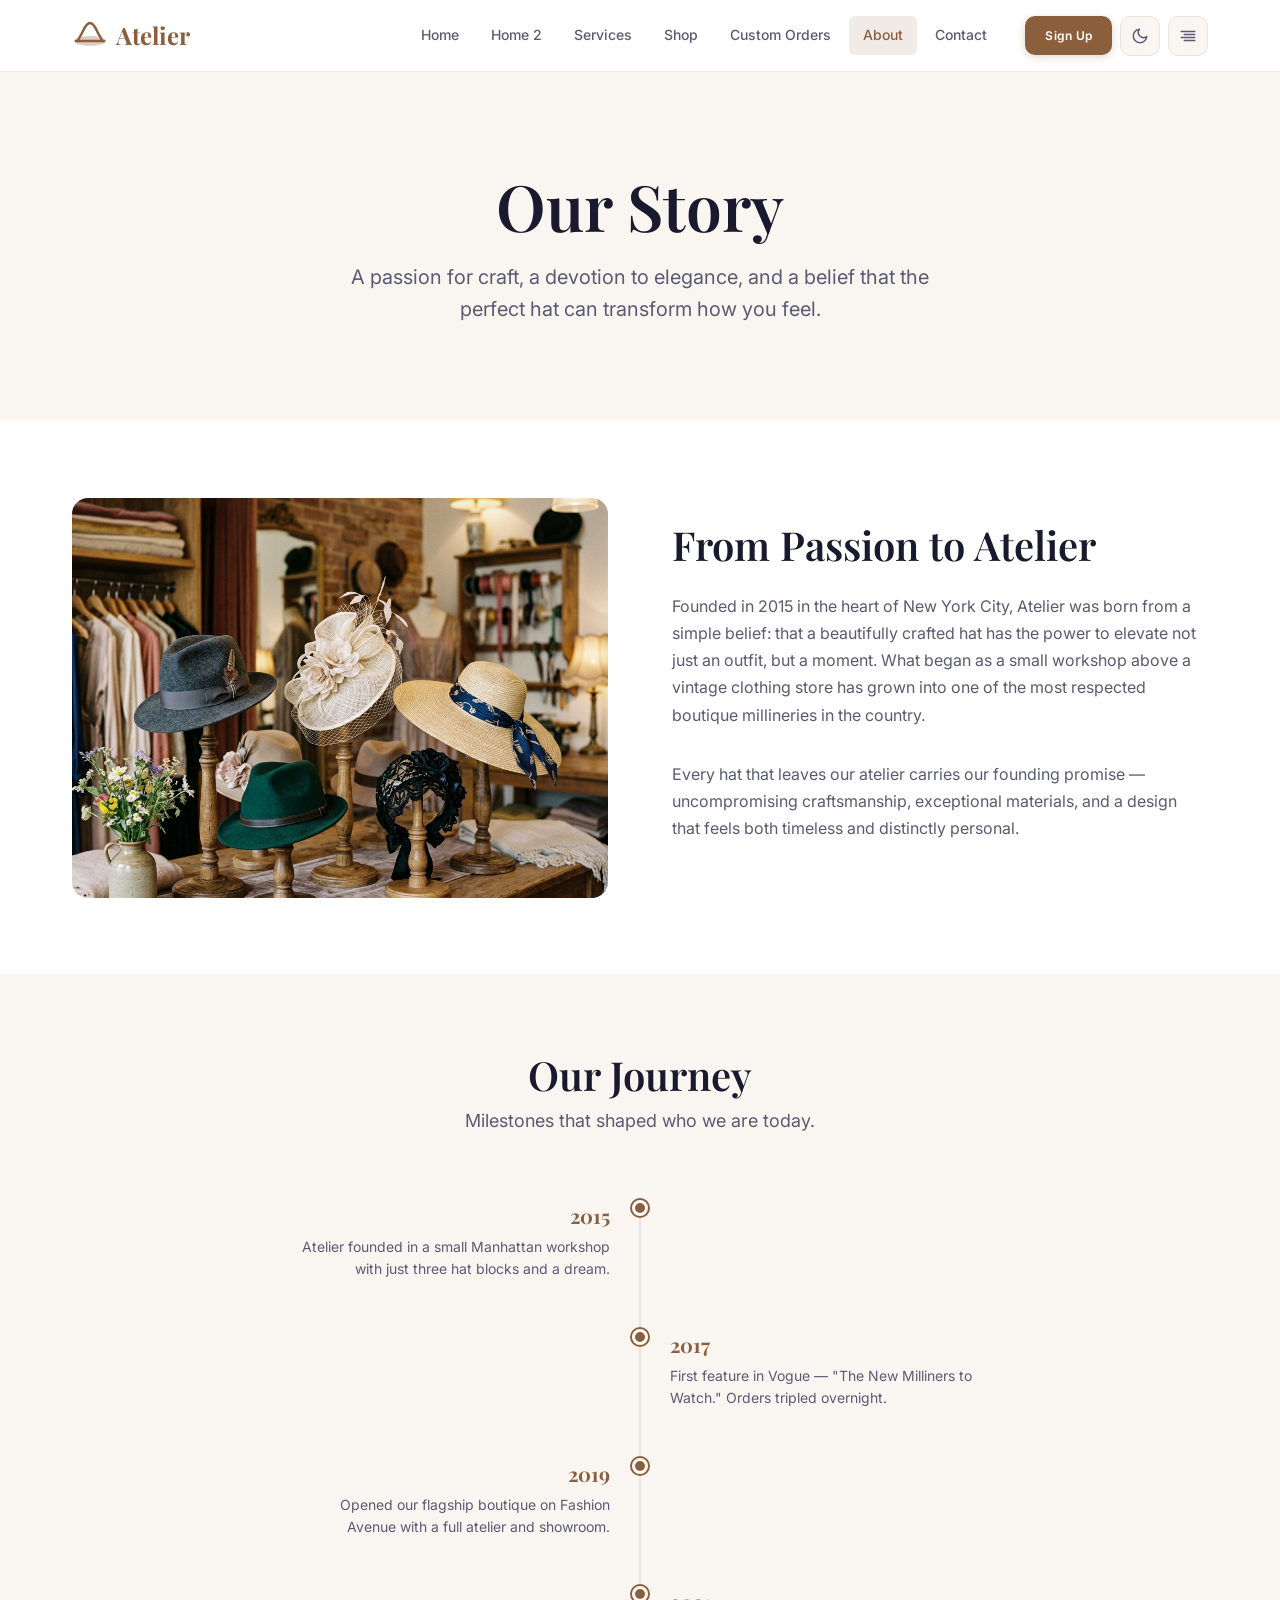
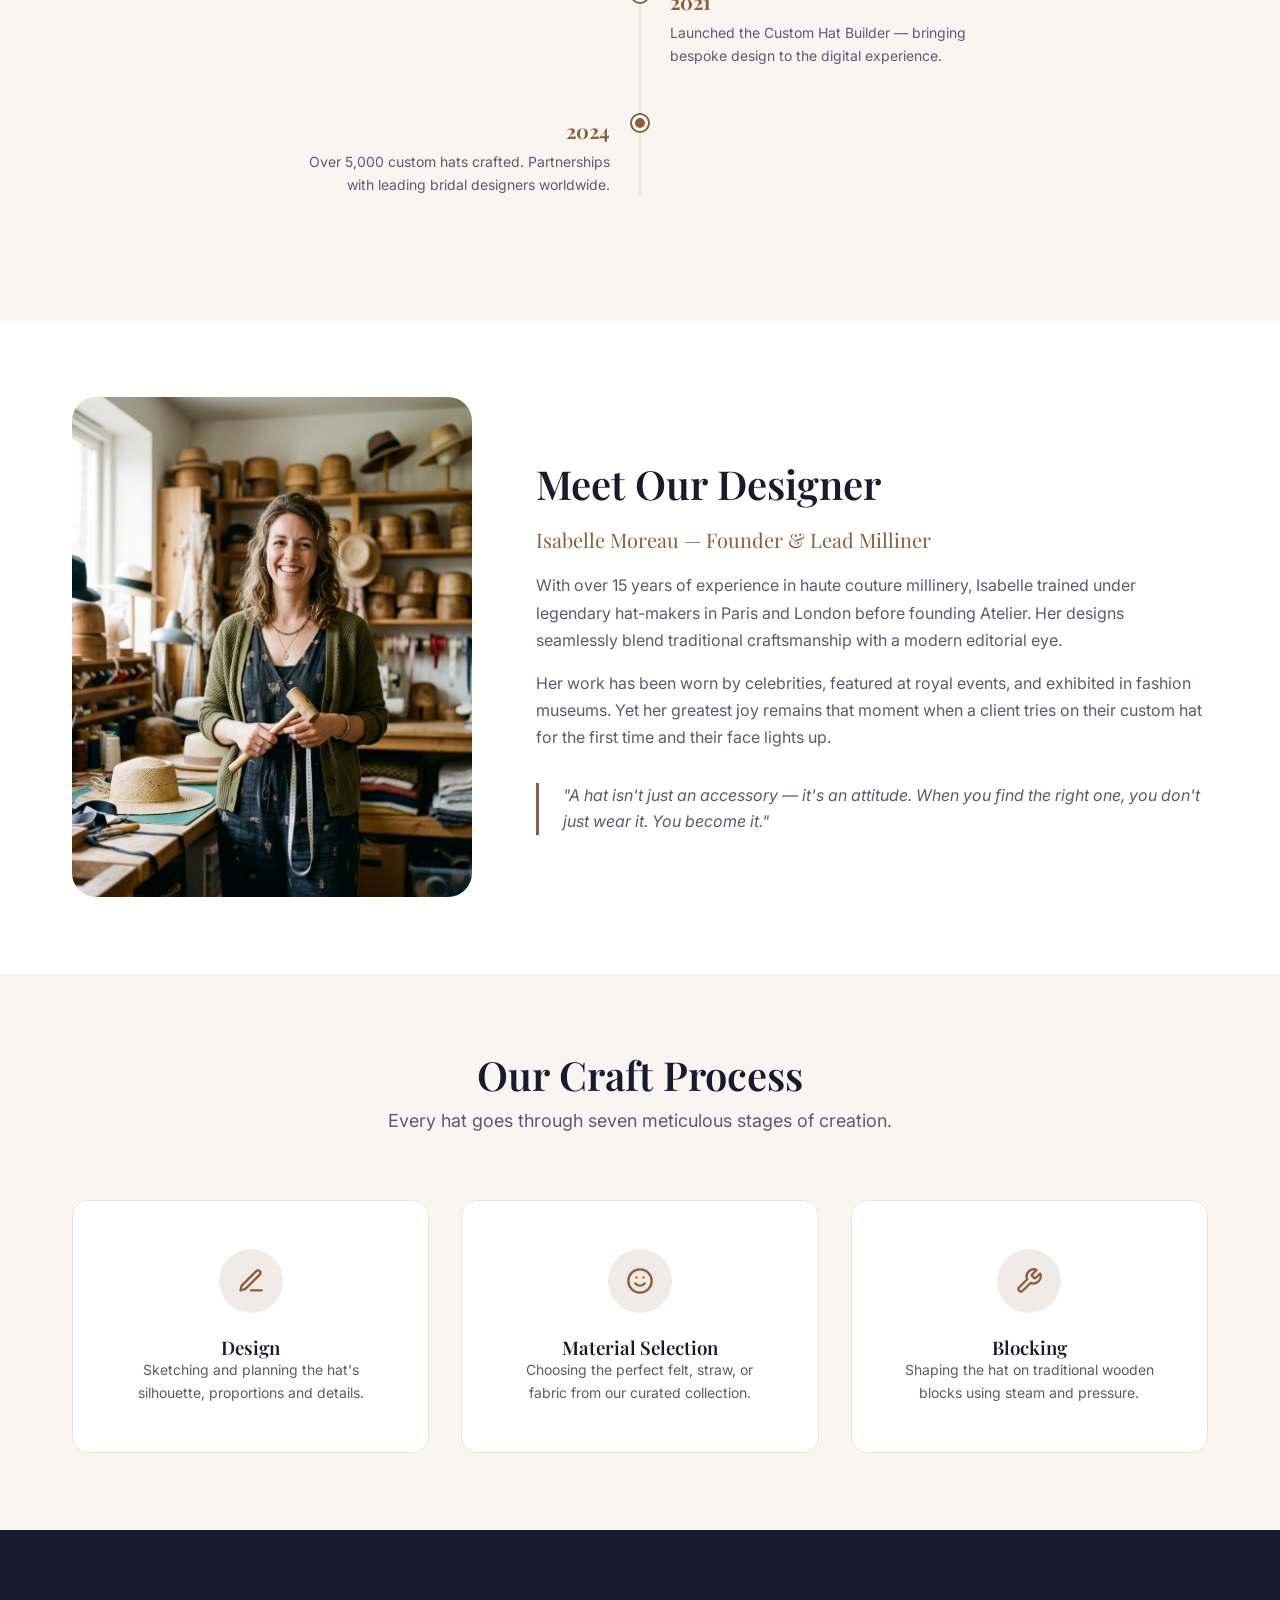
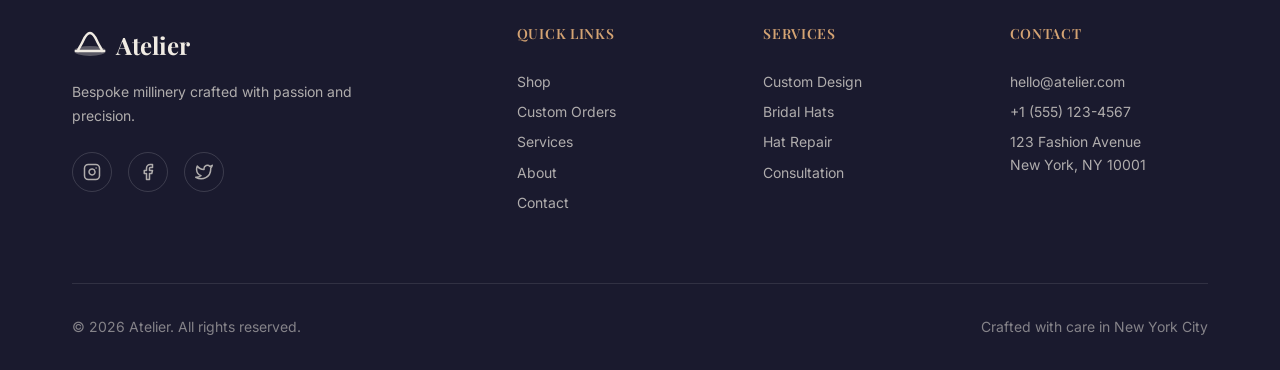
==== about.html @ 68d766e1 "first commit" ====
<!DOCTYPE html>
<html lang="en" data-theme="light" dir="ltr">
<head>
  <meta charset="UTF-8">
  <meta name="viewport" content="width=device-width, initial-scale=1.0">
  <meta name="description" content="Learn about Atelier — Our brand story, master designer, and the art of handcrafted millinery since 2015.">
  <title>Atelier | About — Our Story &amp; Craft</title>
  <link rel="stylesheet" href="css/styles.css">
  <link rel="icon" href="data:image/svg+xml,<svg xmlns='http://www.w3.org/2000/svg' viewBox='0 0 100 100'><text y='.9em' font-size='90'>🎩</text></svg>">
  <style>
    .about-hero { background:var(--bg-alt); margin-top:var(--header-h); padding:var(--space-4xl) 0; text-align:center; }
    .about-hero h1 { font-size:var(--fs-hero); margin-bottom:var(--space-md); }
    .about-hero p { color:var(--text-secondary); font-size:var(--fs-lg); max-width:600px; margin:0 auto; }
    .timeline { position:relative; max-width:700px; margin:0 auto; }
    .timeline::before { content:''; position:absolute; left:50%; top:0; bottom:0; width:2px; background:var(--border); transform:translateX(-50%); }
    .timeline-item { position:relative; margin-bottom:var(--space-2xl); padding:0 calc(50% + 30px); }
    .timeline-item:nth-child(odd) { text-align:right; padding:0 calc(50% + 30px) 0 0; }
    .timeline-item:nth-child(even) { text-align:left; padding:0 0 0 calc(50% + 30px); }
    .timeline-dot { position:absolute; left:50%; top:0; width:16px; height:16px; background:var(--primary); border-radius:50%; transform:translateX(-50%); border:3px solid var(--bg); box-shadow:0 0 0 2px var(--primary); }
    .timeline-year { font-family:var(--font-heading); font-size:var(--fs-lg); font-weight:700; color:var(--primary); margin-bottom:4px; }
    .timeline-text { font-size:var(--fs-sm); color:var(--text-secondary); }
    .designer-section { display:grid; grid-template-columns:400px 1fr; gap:var(--space-3xl); align-items:center; }
    .designer-img { border-radius:var(--radius-xl); overflow:hidden; }
    .designer-img img { width:100%; height:500px; object-fit:cover; }
    .craft-grid { display:grid; grid-template-columns:repeat(3,1fr); gap:var(--space-xl); }
    .craft-step { text-align:center; padding:var(--space-2xl); border-radius:var(--radius-lg); background:var(--bg-card); border:1px solid var(--border); transition:all var(--transition); }
    .craft-step:hover { transform:translateY(-4px); box-shadow:var(--shadow-lg); }
    .craft-icon { width:64px; height:64px; margin:0 auto var(--space-lg); background:var(--primary-light); border-radius:50%; display:flex; align-items:center; justify-content:center; color:var(--primary); }
    @media(max-width:768px){ .designer-section{grid-template-columns:1fr;} .designer-img img{height:350px;} .craft-grid{grid-template-columns:1fr;} .timeline-item,.timeline-item:nth-child(odd),.timeline-item:nth-child(even){text-align:left;padding:0 0 0 40px;} .timeline::before{left:10px;} .timeline-dot{left:10px;} }
  </style>
</head>
<body>
  <header class="header"><div class="header-inner">
    <a href="index.html" class="logo"><svg width="36" height="36" viewBox="0 0 36 36" fill="none"><ellipse cx="18" cy="24" rx="16" ry="5" fill="currentColor" opacity="0.3"/><path d="M6 24c0-2 2-4 4-8s4-10 8-10 6 6 8 10 4 6 4 8" stroke="currentColor" stroke-width="2.5" fill="none" stroke-linecap="round"/><line x1="4" y1="24" x2="32" y2="24" stroke="currentColor" stroke-width="2.5" stroke-linecap="round"/></svg> Atelier</a>
    <nav class="nav"><a href="index.html">Home</a><a href="home-2.html">Home 2</a><a href="services.html">Services</a><a href="shop.html">Shop</a><a href="custom-orders.html">Custom Orders</a><a href="about.html" class="active">About</a><a href="contact.html">Contact</a></nav>
    <div class="header-actions"><a href="signup.html" class="btn btn-primary btn-sm">Sign Up</a><button class="theme-toggle" aria-label="Toggle theme"></button><button class="rtl-toggle" aria-label="Toggle RTL"></button><button class="hamburger" aria-label="Toggle menu"><span></span><span></span><span></span></button></div>
  </div></header>
  <div class="mobile-overlay"></div>
  <nav class="mobile-menu">
    <div class="mobile-menu-toggles">
      <a href="signup.html" class="btn btn-primary btn-sm">Sign Up</a>
      <button class="theme-toggle" aria-label="Toggle theme"></button>
      <button class="rtl-toggle" aria-label="Toggle RTL"></button>
    </div>
    <a href="index.html">Home</a><a href="home-2.html">Home 2</a><a href="services.html">Services</a><a href="shop.html">Shop</a><a href="custom-orders.html">Custom Orders</a><a href="about.html" class="active">About</a><a href="contact.html">Contact</a><a href="custom-orders.html" class="btn btn-primary btn-full">Order Custom Hat</a>
  </nav>

  <section class="about-hero">
    <div class="container"><h1 class="animate-in">Our Story</h1><p class="animate-in">A passion for craft, a devotion to elegance, and a belief that the perfect hat can transform how you feel.</p></div>
  </section>

  <!-- BRAND STORY -->
  <section class="section">
    <div class="container">
      <div class="split reveal">
        <div class="split-img"><img src="images/about/story.png" alt="Atelier hat collection in boutique"></div>
        <div class="split-content">
          <h2>From Passion to Atelier</h2>
          <p>Founded in 2015 in the heart of New York City, Atelier was born from a simple belief: that a beautifully crafted hat has the power to elevate not just an outfit, but a moment. What began as a small workshop above a vintage clothing store has grown into one of the most respected boutique millineries in the country.</p>
          <p>Every hat that leaves our atelier carries our founding promise — uncompromising craftsmanship, exceptional materials, and a design that feels both timeless and distinctly personal.</p>
        </div>
      </div>
    </div>
  </section>

  <!-- TIMELINE -->
  <section class="section" style="background:var(--bg-alt);">
    <div class="container">
      <h2 class="section-title reveal">Our Journey</h2>
      <p class="section-subtitle reveal">Milestones that shaped who we are today.</p>
      <div class="timeline reveal">
        <div class="timeline-item"><div class="timeline-dot"></div><div class="timeline-year">2015</div><p class="timeline-text">Atelier founded in a small Manhattan workshop with just three hat blocks and a dream.</p></div>
        <div class="timeline-item"><div class="timeline-dot"></div><div class="timeline-year">2017</div><p class="timeline-text">First feature in Vogue — "The New Milliners to Watch." Orders tripled overnight.</p></div>
        <div class="timeline-item"><div class="timeline-dot"></div><div class="timeline-year">2019</div><p class="timeline-text">Opened our flagship boutique on Fashion Avenue with a full atelier and showroom.</p></div>
        <div class="timeline-item"><div class="timeline-dot"></div><div class="timeline-year">2021</div><p class="timeline-text">Launched the Custom Hat Builder — bringing bespoke design to the digital experience.</p></div>
        <div class="timeline-item"><div class="timeline-dot"></div><div class="timeline-year">2024</div><p class="timeline-text">Over 5,000 custom hats crafted. Partnerships with leading bridal designers worldwide.</p></div>
      </div>
    </div>
  </section>

  <!-- DESIGNER -->
  <section class="section">
    <div class="container">
      <div class="designer-section reveal">
        <div class="designer-img"><img src="images/about/designer.png" alt="Lead Designer"></div>
        <div>
          <h2 style="font-size:var(--fs-3xl);margin-bottom:var(--space-md);">Meet Our Designer</h2>
          <p style="font-size:var(--fs-lg);color:var(--primary);font-family:var(--font-heading);margin-bottom:var(--space-md);">Isabelle Moreau — Founder &amp; Lead Milliner</p>
          <p style="color:var(--text-secondary);line-height:1.7;margin-bottom:var(--space-md);">With over 15 years of experience in haute couture millinery, Isabelle trained under legendary hat-makers in Paris and London before founding Atelier. Her designs seamlessly blend traditional craftsmanship with a modern editorial eye.</p>
          <p style="color:var(--text-secondary);line-height:1.7;margin-bottom:var(--space-xl);">Her work has been worn by celebrities, featured at royal events, and exhibited in fashion museums. Yet her greatest joy remains that moment when a client tries on their custom hat for the first time and their face lights up.</p>
          <p style="font-style:italic;color:var(--text-secondary);border-left:3px solid var(--primary);padding-left:var(--space-lg);">"A hat isn't just an accessory — it's an attitude. When you find the right one, you don't just wear it. You become it."</p>
        </div>
      </div>
    </div>
  </section>

  <!-- CRAFT PROCESS -->
  <section class="section" style="background:var(--bg-alt);">
    <div class="container">
      <h2 class="section-title reveal">Our Craft Process</h2>
      <p class="section-subtitle reveal">Every hat goes through seven meticulous stages of creation.</p>
      <div class="craft-grid reveal">
        <div class="craft-step">
          <div class="craft-icon"><svg xmlns="http://www.w3.org/2000/svg" width="28" height="28" viewBox="0 0 24 24" fill="none" stroke="currentColor" stroke-width="2" stroke-linecap="round" stroke-linejoin="round"><path d="M12 20h9"/><path d="M16.5 3.5a2.121 2.121 0 0 1 3 3L7 19l-4 1 1-4L16.5 3.5z"/></svg></div>
          <h3>Design</h3><p style="color:var(--text-secondary);font-size:var(--fs-sm);">Sketching and planning the hat's silhouette, proportions and details.</p>
        </div>
        <div class="craft-step">
          <div class="craft-icon"><svg xmlns="http://www.w3.org/2000/svg" width="28" height="28" viewBox="0 0 24 24" fill="none" stroke="currentColor" stroke-width="2" stroke-linecap="round" stroke-linejoin="round"><circle cx="12" cy="12" r="10"/><path d="M8 14s1.5 2 4 2 4-2 4-2"/><line x1="9" y1="9" x2="9.01" y2="9"/><line x1="15" y1="9" x2="15.01" y2="9"/></svg></div>
          <h3>Material Selection</h3><p style="color:var(--text-secondary);font-size:var(--fs-sm);">Choosing the perfect felt, straw, or fabric from our curated collection.</p>
        </div>
        <div class="craft-step">
          <div class="craft-icon"><svg xmlns="http://www.w3.org/2000/svg" width="28" height="28" viewBox="0 0 24 24" fill="none" stroke="currentColor" stroke-width="2" stroke-linecap="round" stroke-linejoin="round"><path d="M14.7 6.3a1 1 0 0 0 0 1.4l1.6 1.6a1 1 0 0 0 1.4 0l3.77-3.77a6 6 0 0 1-7.94 7.94l-6.91 6.91a2.12 2.12 0 0 1-3-3l6.91-6.91a6 6 0 0 1 7.94-7.94l-3.76 3.76z"/></svg></div>
          <h3>Blocking</h3><p style="color:var(--text-secondary);font-size:var(--fs-sm);">Shaping the hat on traditional wooden blocks using steam and pressure.</p>
        </div>
      </div>
    </div>
  </section>

  <footer class="footer">
    <div class="container">
      <div class="footer-grid">
        <div class="footer-brand"><a href="index.html" class="logo" style="color:#F0EBE3;"><svg width="36" height="36" viewBox="0 0 36 36" fill="none"><ellipse cx="18" cy="24" rx="16" ry="5" fill="currentColor" opacity="0.3"/><path d="M6 24c0-2 2-4 4-8s4-10 8-10 6 6 8 10 4 6 4 8" stroke="currentColor" stroke-width="2.5" fill="none" stroke-linecap="round"/><line x1="4" y1="24" x2="32" y2="24" stroke="currentColor" stroke-width="2.5" stroke-linecap="round"/></svg> Atelier</a><p>Bespoke millinery crafted with passion and precision.</p><div class="footer-social"><a href="#" aria-label="Instagram"><svg xmlns="http://www.w3.org/2000/svg" width="18" height="18" viewBox="0 0 24 24" fill="none" stroke="currentColor" stroke-width="2" stroke-linecap="round" stroke-linejoin="round"><rect x="2" y="2" width="20" height="20" rx="5" ry="5"/><path d="M16 11.37A4 4 0 1 1 12.63 8 4 4 0 0 1 16 11.37z"/><line x1="17.5" y1="6.5" x2="17.51" y2="6.5"/></svg></a><a href="#" aria-label="Facebook"><svg xmlns="http://www.w3.org/2000/svg" width="18" height="18" viewBox="0 0 24 24" fill="none" stroke="currentColor" stroke-width="2" stroke-linecap="round" stroke-linejoin="round"><path d="M18 2h-3a5 5 0 0 0-5 5v3H7v4h3v8h4v-8h3l1-4h-4V7a1 1 0 0 1 1-1h3z"/></svg></a><a href="#" aria-label="Twitter"><svg xmlns="http://www.w3.org/2000/svg" width="18" height="18" viewBox="0 0 24 24" fill="none" stroke="currentColor" stroke-width="2" stroke-linecap="round" stroke-linejoin="round"><path d="M23 3a10.9 10.9 0 0 1-3.14 1.53 4.48 4.48 0 0 0-7.86 3v1A10.66 10.66 0 0 1 3 4s-4 9 5 13a11.64 11.64 0 0 1-7 2c9 5 20 0 20-11.5a4.5 4.5 0 0 0-.08-.83A7.72 7.72 0 0 0 23 3z"/></svg></a></div></div>
        <div><h3 class="footer-title">Quick Links</h3><div class="footer-links"><a href="shop.html">Shop</a><a href="custom-orders.html">Custom Orders</a><a href="services.html">Services</a><a href="about.html">About</a><a href="contact.html">Contact</a></div></div>
        <div><h3 class="footer-title">Services</h3><div class="footer-links"><a href="services.html">Custom Design</a><a href="services.html">Bridal Hats</a><a href="services.html">Hat Repair</a><a href="services.html">Consultation</a></div></div>
        <div><h3 class="footer-title">Contact</h3><div class="footer-links"><a href="mailto:hello@atelier.com">hello@atelier.com</a><a href="tel:+15551234567">+1 (555) 123-4567</a><a href="#">123 Fashion Avenue<br>New York, NY 10001</a></div></div>
      </div>
      <div class="footer-bottom"><p>&copy; 2026 Atelier. All rights reserved.</p><p>Crafted with care in New York City</p></div>
    </div>
  </footer>
  <script src="js/main.js"></script>
</body>
</html>
---- css/styles.css ----
/* ===== CUSTOM HAT MAKER — DESIGN SYSTEM ===== */
@import url('https://fonts.googleapis.com/css2?family=Playfair+Display:ital,wght@0,400;0,500;0,600;0,700;1,400;1,500&family=Inter:wght@300;400;500;600;700&display=swap');

/* ===== CSS VARIABLES ===== */
:root {
  /* Primary & Secondary */
  --primary: #8B5E3C;
  --primary-hover: #A0714E;
  --primary-light: rgba(139,94,60,0.12);
  --secondary: #1A1A2E;
  --secondary-hover: #2D2D44;
  --secondary-light: rgba(26,26,46,0.08);

  /* Accent */
  --accent: #D4A373;
  --accent-light: rgba(212,163,115,0.15);
  --gold: #C9A96E;

  /* Backgrounds */
  --bg: #FFFFFF;
  --bg-alt: #F9F6F2;
  --bg-card: #FFFFFF;
  --bg-overlay: rgba(26,26,46,0.6);

  /* Text */
  --text: #1A1A2E;
  --text-secondary: #5A5A72;
  --text-muted: #8E8E9A;
  --text-on-primary: #FFFFFF;
  --text-on-dark: #F0EBE3;

  /* Borders */
  --border: #E8E4DF;
  --border-light: #F0ECE6;

  /* Shadows */
  --shadow-sm: 0 1px 3px rgba(26,26,46,0.06);
  --shadow-md: 0 4px 12px rgba(26,26,46,0.08);
  --shadow-lg: 0 8px 30px rgba(26,26,46,0.12);
  --shadow-xl: 0 20px 60px rgba(26,26,46,0.15);

  /* Typography */
  --font-heading: 'Playfair Display', Georgia, serif;
  --font-body: 'Inter', system-ui, sans-serif;
  --fs-xs: 0.75rem;
  --fs-sm: 0.875rem;
  --fs-base: 1rem;
  --fs-md: 1.125rem;
  --fs-lg: 1.25rem;
  --fs-xl: 1.5rem;
  --fs-2xl: 2rem;
  --fs-3xl: 2.5rem;
  --fs-4xl: 3.5rem;
  --fs-hero: clamp(2.5rem, 5vw, 4.5rem);

  /* Spacing */
  --space-xs: 0.25rem;
  --space-sm: 0.5rem;
  --space-md: 1rem;
  --space-lg: 1.5rem;
  --space-xl: 2rem;
  --space-2xl: 3rem;
  --space-3xl: 4rem;
  --space-4xl: 6rem;
  --space-section: clamp(3rem, 6vw, 6rem);

  /* Borders & Radius */
  --radius-sm: 6px;
  --radius-md: 10px;
  --radius-lg: 16px;
  --radius-xl: 24px;
  --radius-full: 9999px;

  /* Transitions */
  --transition: 0.3s cubic-bezier(0.4, 0, 0.2, 1);
  --transition-slow: 0.5s cubic-bezier(0.4, 0, 0.2, 1);

  /* Layout */
  --container: 1200px;
  --container-sm: 900px;
  --header-h: 72px;
}

/* ===== DARK MODE ===== */
[data-theme="dark"] {
  --primary: #C4956A;
  --primary-hover: #D4A87D;
  --primary-light: rgba(196,149,106,0.15);
  --secondary: #E8D5C4;
  --secondary-hover: #F0E2D4;
  --secondary-light: rgba(232,213,196,0.1);
  --bg: #0F0F0F;
  --bg-alt: #1A1A1A;
  --bg-card: #1E1E1E;
  --bg-overlay: rgba(0,0,0,0.7);
  --text: #F0EBE3;
  --text-secondary: #B0A89E;
  --text-muted: #7A7570;
  --text-on-primary: #0F0F0F;
  --border: #2E2E2E;
  --border-light: #252525;
  --shadow-sm: 0 1px 3px rgba(0,0,0,0.2);
  --shadow-md: 0 4px 12px rgba(0,0,0,0.3);
  --shadow-lg: 0 8px 30px rgba(0,0,0,0.35);
  --shadow-xl: 0 20px 60px rgba(0,0,0,0.4);
}

/* ===== RESET ===== */
*, *::before, *::after { box-sizing: border-box; margin: 0; padding: 0; }
html { scroll-behavior: smooth; font-size: 16px; }
body {
  font-family: var(--font-body);
  color: var(--text);
  background: var(--bg);
  line-height: 1.6;
  min-height: 100vh;
  transition: background var(--transition), color var(--transition);
  overflow-x: hidden;
}
img { max-width: 100%; height: auto; display: block; }
a { text-decoration: none; color: inherit; transition: color var(--transition); }
ul, ol { list-style: none; }
button, input, textarea, select {
  font-family: inherit; font-size: inherit; color: inherit;
  border: none; outline: none; background: none;
}
button { cursor: pointer; }
h1,h2,h3,h4,h5,h6 { font-family: var(--font-heading); font-weight: 600; line-height: 1.2; }

/* ===== UTILITIES ===== */
.container { max-width: var(--container); margin: 0 auto; padding: 0 var(--space-xl); }
.container-sm { max-width: var(--container-sm); margin: 0 auto; padding: 0 var(--space-xl); }
.section { padding: var(--space-section) 0; }
.section-title { font-size: var(--fs-3xl); margin-bottom: var(--space-sm); color: var(--text); text-align: center; }
.section-subtitle { font-size: var(--fs-md); color: var(--text-secondary); text-align: center; max-width: 600px; margin: 0 auto var(--space-3xl); }
.text-center { text-align: center; }
.text-primary { color: var(--primary); }
.sr-only { position: absolute; width: 1px; height: 1px; padding: 0; margin: -1px; overflow: hidden; clip: rect(0,0,0,0); border: 0; }

/* ===== BUTTONS ===== */
.btn {
  display: inline-flex; align-items: center; justify-content: center; gap: var(--space-sm);
  padding: 14px 32px; border-radius: var(--radius-md); font-weight: 600;
  font-size: var(--fs-sm); letter-spacing: 0.02em; transition: all var(--transition);
  white-space: nowrap; position: relative; overflow: hidden;
}
.btn-primary {
  background: var(--primary); color: var(--text-on-primary);
  box-shadow: 0 2px 8px rgba(139,94,60,0.25);
}
.btn-primary:hover { background: var(--primary-hover); transform: translateY(-2px); box-shadow: 0 4px 16px rgba(139,94,60,0.3); }
.btn-secondary {
  background: transparent; color: var(--primary); border: 2px solid var(--primary);
}
.btn-secondary:hover { background: var(--primary-light); transform: translateY(-2px); }
.btn-lg { padding: 16px 40px; font-size: var(--fs-base); }
.btn-sm { padding: 10px 20px; font-size: var(--fs-xs); }
.btn-full { width: 100%; }
.btn-icon { width: 42px; height: 42px; padding: 0; border-radius: var(--radius-md); display: inline-flex; align-items: center; justify-content: center; }

/* ===== HEADER / NAV ===== */
.header {
  position: fixed; top: 0; left: 0; right: 0; height: var(--header-h);
  background: rgba(255,255,255,0.92); backdrop-filter: blur(12px);
  border-bottom: 1px solid var(--border-light); z-index: 1000;
  transition: background var(--transition), border var(--transition);
}
[data-theme="dark"] .header { background: rgba(15,15,15,0.92); }
.header-inner {
  max-width: var(--container); margin: 0 auto; padding: 0 var(--space-xl);
  display: flex; align-items: center; height: 100%; gap: var(--space-lg);
}
.logo { display: flex; align-items: center; gap: var(--space-sm); font-family: var(--font-heading); font-size: var(--fs-xl); font-weight: 700; color: var(--primary); flex-shrink: 0; }
.logo svg { width: 36px; height: 36px; }
.nav { display: flex; align-items: center; gap: var(--space-xs); margin-left: auto; }
.nav a {
  padding: 8px 14px; border-radius: var(--radius-sm); font-size: var(--fs-sm);
  font-weight: 500; color: var(--text-secondary); transition: all var(--transition);
}
.nav a:hover, .nav a.active { color: var(--primary); background: var(--primary-light); }
.header-actions { display: flex; align-items: center; gap: var(--space-sm); flex-shrink: 0; }
.theme-toggle, .rtl-toggle {
  width: 40px; height: 40px; border-radius: var(--radius-md); display: flex;
  align-items: center; justify-content: center; color: var(--text-secondary);
  transition: all var(--transition); background: var(--bg-alt); border: 1px solid var(--border);
}
.theme-toggle:hover, .rtl-toggle:hover { color: var(--primary); border-color: var(--primary); }
.hamburger { display: none; width: 40px; height: 40px; border-radius: var(--radius-md); flex-direction: column; align-items: center; justify-content: center; gap: 5px; background: var(--bg-alt); border: 1px solid var(--border); }
.hamburger span { display: block; width: 20px; height: 2px; background: var(--text); border-radius: 2px; transition: all var(--transition); }
.hamburger.active span:nth-child(1) { transform: rotate(45deg) translate(5px, 5px); }
.hamburger.active span:nth-child(2) { opacity: 0; }
.hamburger.active span:nth-child(3) { transform: rotate(-45deg) translate(5px, -5px); }

/* Mobile Menu */
.mobile-menu {
  position: fixed; top: var(--header-h); right: -100%; width: 300px; height: calc(100vh - var(--header-h));
  background: var(--bg); border-left: 1px solid var(--border);
  padding: var(--space-xl); z-index: 999; transition: right var(--transition-slow);
  display: flex; flex-direction: column; gap: var(--space-sm); overflow-y: auto;
}
.mobile-menu.active { right: 0; }
.mobile-menu a:not(.btn) {
  padding: 12px 16px; border-radius: var(--radius-md); font-size: var(--fs-base);
  font-weight: 500; color: var(--text-secondary); transition: all var(--transition);
}
.mobile-menu a:not(.btn):hover, .mobile-menu a:not(.btn).active { color: var(--primary); background: var(--primary-light); }
.mobile-menu .btn { margin-top: auto; }
.mobile-overlay {
  position: fixed; inset: 0; top: var(--header-h); background: rgba(0,0,0,0.4);
  z-index: 998; opacity: 0; pointer-events: none; transition: opacity var(--transition);
}
.mobile-overlay.active { opacity: 1; pointer-events: auto; }

/* ===== HERO ===== */
.hero {
  position: relative; min-height: 85vh; display: flex; align-items: center;
  margin-top: var(--header-h); overflow: hidden;
}
.hero-bg {
  position: absolute; inset: 0; z-index: 0;
}
.hero-bg img { width: 100%; height: 100%; object-fit: cover; }
.hero-bg::after {
  content: ''; position: absolute; inset: 0;
  background: linear-gradient(135deg, rgba(26,26,46,0.75) 0%, rgba(139,94,60,0.3) 100%);
}
.hero-content {
  position: relative; z-index: 1; max-width: 650px; padding: var(--space-3xl) 0;
}
.hero-content h1 { font-size: var(--fs-hero); color: #fff; margin-bottom: var(--space-lg); }
.hero-content p { font-size: var(--fs-lg); color: rgba(255,255,255,0.85); margin-bottom: var(--space-2xl); line-height: 1.7; }
.hero-actions { display: flex; gap: var(--space-md); flex-wrap: wrap; }
.hero-actions .btn-secondary { color: #fff; border-color: rgba(255,255,255,0.5); }
.hero-actions .btn-secondary:hover { background: rgba(255,255,255,0.1); border-color: #fff; }

/* ===== CARDS ===== */
.card {
  background: var(--bg-card); border: 1px solid var(--border); border-radius: var(--radius-lg);
  overflow: hidden; transition: all var(--transition);
}
.card:hover { transform: translateY(-4px); box-shadow: var(--shadow-lg); }
.card-img { width: 100%; height: 260px; object-fit: cover; transition: transform var(--transition-slow); }
.card:hover .card-img { transform: scale(1.03); }
.card-img-wrap { overflow: hidden; position: relative; }
.card-body { padding: var(--space-xl); }
.card-title { font-size: var(--fs-lg); margin-bottom: var(--space-sm); }
.card-text { font-size: var(--fs-sm); color: var(--text-secondary); line-height: 1.6; }
.card-price { font-size: var(--fs-xl); font-weight: 700; color: var(--primary); margin-top: var(--space-md); }
.card-badge {
  position: absolute; top: 12px; left: 12px; padding: 4px 12px;
  background: var(--primary); color: #fff; border-radius: var(--radius-full);
  font-size: var(--fs-xs); font-weight: 600;
}

/* ===== GRID ===== */
.grid-2 { display: grid; grid-template-columns: repeat(2, 1fr); gap: var(--space-2xl); }
.grid-3 { display: grid; grid-template-columns: repeat(3, 1fr); gap: var(--space-xl); }
.grid-4 { display: grid; grid-template-columns: repeat(4, 1fr); gap: var(--space-xl); }
.grid-center { justify-items: center; }

/* ===== TESTIMONIALS ===== */
.testimonial-card {
  background: var(--bg-card); border: 1px solid var(--border);
  border-radius: var(--radius-lg); padding: var(--space-2xl);
  position: relative; transition: all var(--transition);
}
.testimonial-card::before {
  content: '"'; font-family: var(--font-heading); font-size: 4rem;
  color: var(--primary); opacity: 0.2; position: absolute; top: 10px; left: 20px; line-height: 1;
}
.testimonial-card:hover { transform: translateY(-4px); box-shadow: var(--shadow-lg); }
.testimonial-text { font-size: var(--fs-base); color: var(--text-secondary); line-height: 1.7; margin-bottom: var(--space-lg); font-style: italic; }
.testimonial-author { display: flex; align-items: center; gap: var(--space-md); }
.testimonial-avatar {
  width: 48px; height: 48px; border-radius: 50%; background: var(--primary-light);
  display: flex; align-items: center; justify-content: center;
  font-family: var(--font-heading); font-weight: 700; color: var(--primary); font-size: var(--fs-md);
}
.testimonial-info h4 { font-size: var(--fs-sm); font-weight: 600; }
.testimonial-info p { font-size: var(--fs-xs); color: var(--text-muted); }

/* ===== SPLIT SECTION ===== */
.split { display: grid; grid-template-columns: 1fr 1fr; gap: var(--space-3xl); align-items: center; }
.split-img { border-radius: var(--radius-lg); overflow: hidden; }
.split-img img { width: 100%; height: 400px; object-fit: cover; }
.split-content h2 { font-size: var(--fs-3xl); margin-bottom: var(--space-lg); }
.split-content p { font-size: var(--fs-base); color: var(--text-secondary); line-height: 1.7; margin-bottom: var(--space-xl); }

/* ===== PROCESS STEPS ===== */
.process-steps { display: grid; grid-template-columns: repeat(4, 1fr); gap: var(--space-xl); }
.step {
  text-align: center; padding: var(--space-2xl) var(--space-lg);
  border-radius: var(--radius-lg); background: var(--bg-card);
  border: 1px solid var(--border); transition: all var(--transition);
}
.step:hover { transform: translateY(-4px); box-shadow: var(--shadow-lg); border-color: var(--primary); }
.step-number {
  width: 56px; height: 56px; border-radius: 50%; background: var(--primary-light);
  color: var(--primary); font-family: var(--font-heading); font-size: var(--fs-xl);
  font-weight: 700; display: flex; align-items: center; justify-content: center; margin: 0 auto var(--space-lg);
}
.step h3 { font-size: var(--fs-md); margin-bottom: var(--space-sm); }
.step p { font-size: var(--fs-sm); color: var(--text-secondary); }

/* ===== FORMS ===== */
.form-group { margin-bottom: var(--space-lg); text-align: left; }
.form-label { display: block; font-size: var(--fs-sm); font-weight: 500; margin-bottom: var(--space-sm); color: var(--text); }
.form-input {
  width: 100%; padding: 14px 16px; border: 1.5px solid var(--border);
  border-radius: var(--radius-md); background: var(--bg); color: var(--text);
  font-size: var(--fs-base); transition: all var(--transition);
}
.form-input:focus { border-color: var(--primary); box-shadow: 0 0 0 3px var(--primary-light); }
.form-input::placeholder { color: var(--text-muted); }
textarea.form-input { min-height: 120px; resize: vertical; }
.form-row { display: flex; gap: var(--space-md); align-items: center; justify-content: space-between; }
.password-wrap { position: relative; }
.password-toggle {
  position: absolute; right: 14px; top: 50%; transform: translateY(-50%);
  color: var(--text-muted); cursor: pointer; transition: color var(--transition);
}
.password-toggle:hover { color: var(--primary); }
.form-check { display: flex; align-items: center; gap: var(--space-sm); }
.form-check input[type="checkbox"] { width: 18px; height: 18px; accent-color: var(--primary); cursor: pointer; }
.form-check label { font-size: var(--fs-sm); color: var(--text-secondary); cursor: pointer; }
.form-link { font-size: var(--fs-sm); color: var(--primary); font-weight: 500; }
.form-link:hover { text-decoration: underline; }

/* ===== AUTH PAGES ===== */
.auth-page {
  min-height: 100vh; display: flex; align-items: center; justify-content: center;
  background: var(--bg-alt); padding: var(--space-xl);
}
.auth-card {
  width: 100%; max-width: 460px; background: var(--bg-card); border: 1px solid var(--border);
  border-radius: var(--radius-xl); padding: var(--space-3xl); box-shadow: var(--shadow-lg);
}
.auth-header { text-align: center; margin-bottom: var(--space-2xl); }
.auth-header .logo { justify-content: center; margin-bottom: var(--space-lg); }
.auth-header h1 { font-size: var(--fs-2xl); margin-bottom: var(--space-sm); }
.auth-header p { font-size: var(--fs-sm); color: var(--text-secondary); }
.auth-icons {
  position: fixed; top: var(--space-xl); right: var(--space-xl);
  display: flex; gap: var(--space-sm);
}
.divider { display: flex; align-items: center; gap: var(--space-md); margin: var(--space-xl) 0; }
.divider::before, .divider::after { content: ''; flex: 1; height: 1px; background: var(--border); }
.divider span { font-size: var(--fs-sm); color: var(--text-muted); white-space: nowrap; }
.social-logins { display: flex; flex-direction: column; gap: var(--space-sm); }
.social-btn {
  display: flex; align-items: center; justify-content: center; gap: var(--space-sm);
  width: 100%; padding: 12px; border: 1.5px solid var(--border); border-radius: var(--radius-md);
  font-size: var(--fs-sm); font-weight: 500; color: var(--text); transition: all var(--transition);
  background: var(--bg);
}
.social-btn:hover { border-color: var(--primary); background: var(--primary-light); }
.social-btn img, .social-btn svg { width: 20px; height: 20px; }
.auth-footer { text-align: center; margin-top: var(--space-xl); font-size: var(--fs-sm); color: var(--text-secondary); }

/* ===== SHOP ===== */
.shop-layout { display: grid; grid-template-columns: 260px 1fr; gap: var(--space-2xl); }
.shop-sidebar { position: sticky; top: calc(var(--header-h) + var(--space-xl)); align-self: start; }
.filter-group { margin-bottom: var(--space-xl); }
.filter-group h3 { font-size: var(--fs-sm); font-weight: 600; text-transform: uppercase; letter-spacing: 0.05em; margin-bottom: var(--space-md); color: var(--text-muted); }
.filter-option { display: flex; align-items: center; gap: var(--space-sm); padding: 6px 0; cursor: pointer; }
.filter-option input { accent-color: var(--primary); }
.filter-option label { font-size: var(--fs-sm); color: var(--text-secondary); cursor: pointer; }
.shop-toolbar { display: flex; align-items: center; justify-content: space-between; margin-bottom: var(--space-xl); flex-wrap: wrap; gap: var(--space-md); }
.shop-toolbar select {
  padding: 8px 12px; border: 1.5px solid var(--border); border-radius: var(--radius-md);
  background: var(--bg); color: var(--text); font-size: var(--fs-sm);
}
.product-grid { display: grid; grid-template-columns: repeat(3, 1fr); gap: var(--space-xl); }

/* ===== CUSTOM ORDER BUILDER ===== */
.builder-progress { display: flex; align-items: center; justify-content: center; gap: var(--space-sm); margin-bottom: var(--space-3xl); }
.progress-step {
  display: flex; align-items: center; gap: var(--space-sm);
}
.progress-dot {
  width: 40px; height: 40px; border-radius: 50%; border: 2px solid var(--border);
  display: flex; align-items: center; justify-content: center; font-weight: 600;
  font-size: var(--fs-sm); color: var(--text-muted); transition: all var(--transition);
}
.progress-step.active .progress-dot { background: var(--primary); border-color: var(--primary); color: var(--text-on-primary); }
.progress-step.completed .progress-dot { background: var(--primary); border-color: var(--primary); color: var(--text-on-primary); }
.progress-line { width: 60px; height: 2px; background: var(--border); }
.progress-step.completed + .progress-line { background: var(--primary); }
.progress-label { font-size: var(--fs-xs); color: var(--text-muted); margin-top: 4px; }
.progress-step.active .progress-label { color: var(--primary); font-weight: 600; }
.builder-panel { display: none; animation: fadeIn 0.4s ease; }
.builder-panel.active { display: block; }
.style-options { display: grid; grid-template-columns: repeat(3, 1fr); gap: var(--space-lg); }
.style-card {
  border: 2px solid var(--border); border-radius: var(--radius-lg); padding: var(--space-lg);
  text-align: center; cursor: pointer; transition: all var(--transition);
}
.style-card:hover, .style-card.selected { border-color: var(--primary); background: var(--primary-light); }
.style-card img { width: 100%; height: 160px; object-fit: cover; border-radius: var(--radius-md); margin-bottom: var(--space-md); }
.color-swatches { display: flex; gap: var(--space-md); flex-wrap: wrap; }
.swatch {
  width: 48px; height: 48px; border-radius: 50%; cursor: pointer;
  border: 3px solid transparent; transition: all var(--transition); position: relative;
}
.swatch:hover, .swatch.selected { border-color: var(--primary); transform: scale(1.1); }
.builder-actions { display: flex; justify-content: space-between; margin-top: var(--space-2xl); }

/* ===== FOOTER ===== */
.footer { background: var(--secondary); color: var(--text-on-dark); padding: var(--space-4xl) 0 0; }
[data-theme="dark"] .footer { background: #0A0A0A; }
.footer-grid { display: grid; grid-template-columns: 2fr 1fr 1fr 1fr; gap: var(--space-2xl); margin-bottom: var(--space-3xl); }
.footer-brand p { color: rgba(240,235,227,0.7); font-size: var(--fs-sm); line-height: 1.7; margin-top: var(--space-md); max-width: 300px; }
.footer-title { font-size: var(--fs-sm); font-weight: 600; text-transform: uppercase; letter-spacing: 0.05em; margin-bottom: var(--space-lg); color: var(--accent); }
.footer-links a { display: block; padding: 4px 0; font-size: var(--fs-sm); color: rgba(240,235,227,0.7); transition: color var(--transition); }
.footer-links a:hover { color: #fff; }
.footer-social { display: flex; gap: var(--space-md); margin-top: var(--space-lg); }
.footer-social a {
  width: 40px; height: 40px; border-radius: 50%; border: 1px solid rgba(255,255,255,0.15);
  display: flex; align-items: center; justify-content: center; color: rgba(240,235,227,0.7);
  transition: all var(--transition);
}
.footer-social a:hover { background: var(--primary); border-color: var(--primary); color: #fff; }
.footer-bottom {
  border-top: 1px solid rgba(255,255,255,0.1); padding: var(--space-xl) 0;
  display: flex; align-items: center; justify-content: space-between;
  font-size: var(--fs-sm); color: rgba(240,235,227,0.5);
}

/* ===== PRICING CARDS ===== */
.pricing-card {
  background: var(--bg-card); border: 1px solid var(--border); border-radius: var(--radius-xl);
  padding: var(--space-2xl); text-align: center; transition: all var(--transition); position: relative;
}
.pricing-card.popular { border-color: var(--primary); transform: scale(1.05); box-shadow: var(--shadow-xl); }
.pricing-card.popular::before {
  content: 'Most Popular'; position: absolute; top: -12px; left: 50%; transform: translateX(-50%);
  padding: 4px 20px; background: var(--primary); color: #fff; border-radius: var(--radius-full);
  font-size: var(--fs-xs); font-weight: 600;
}
.pricing-card:hover { transform: translateY(-4px); box-shadow: var(--shadow-lg); }
.pricing-card.popular:hover { transform: scale(1.05) translateY(-4px); }
.pricing-price { font-size: var(--fs-4xl); font-weight: 700; color: var(--primary); margin: var(--space-lg) 0; }
.pricing-price span { font-size: var(--fs-sm); color: var(--text-muted); font-weight: 400; }
.pricing-features { margin: var(--space-xl) 0; }
.pricing-features li { padding: 8px 0; font-size: var(--fs-sm); color: var(--text-secondary); border-bottom: 1px solid var(--border-light); }

/* ===== CTA BANNER ===== */
.cta-banner {
  background: linear-gradient(135deg, var(--secondary) 0%, #2D2D44 100%);
  border-radius: var(--radius-xl); padding: var(--space-4xl); text-align: center;
  color: #fff; position: relative; overflow: hidden;
}
.cta-banner::before {
  content: ''; position: absolute; top: -50%; right: -20%; width: 400px; height: 400px;
  background: radial-gradient(circle, rgba(212,163,115,0.15) 0%, transparent 70%);
  border-radius: 50%;
}
.cta-banner h2 { font-size: var(--fs-3xl); margin-bottom: var(--space-md); position: relative; }
.cta-banner p { font-size: var(--fs-md); opacity: 0.8; margin-bottom: var(--space-2xl); max-width: 500px; margin-left: auto; margin-right: auto; position: relative; }

/* ===== ANIMATIONS ===== */
@keyframes fadeIn { from { opacity: 0; transform: translateY(20px); } to { opacity: 1; transform: translateY(0); } }
@keyframes slideUp { from { opacity: 0; transform: translateY(40px); } to { opacity: 1; transform: translateY(0); } }
@keyframes scaleIn { from { opacity: 0; transform: scale(0.95); } to { opacity: 1; transform: scale(1); } }
.animate-in { animation: fadeIn 0.6s ease forwards; }
.animate-delay-1 { animation-delay: 0.1s; }
.animate-delay-2 { animation-delay: 0.2s; }
.animate-delay-3 { animation-delay: 0.3s; }
.animate-delay-4 { animation-delay: 0.4s; }

/* ===== SCROLL REVEAL ===== */
.reveal { opacity: 0; transform: translateY(30px); transition: all 0.6s ease; }
.reveal.visible { opacity: 1; transform: translateY(0); }

/* ===== RTL ===== */
[dir="rtl"] .nav { margin-left: 0; margin-right: auto; }
@media (max-width: 1024px) {
  [dir="rtl"] .header-actions { margin-left: 0; margin-right: auto; }
}
[dir="rtl"] .mobile-menu { right: auto; left: -100%; border-left: none; border-right: 1px solid var(--border); }
[dir="rtl"] .mobile-menu.active { left: 0; right: auto; }
[dir="rtl"] .card-badge { left: auto; right: 12px; }
[dir="rtl"] .footer-grid { direction: rtl; }

/* ===== RESPONSIVE ===== */
/* Mobile Menu Toggles Row */
.mobile-menu-toggles {
  display: none;
  align-items: center;
  gap: var(--space-sm);
  padding: var(--space-sm) 0 var(--space-md);
  border-bottom: 1px solid var(--border);
  margin-bottom: var(--space-sm);
}

@media (max-width: 1024px) {
  .nav { display: none; }
  .hamburger { display: flex; }
  .header-actions { margin-left: auto; }
  .header-actions .btn,
  .header-actions .theme-toggle,
  .header-actions .rtl-toggle { display: none; }
  .mobile-menu-toggles { display: flex; }
  .mobile-menu-toggles .btn { flex: 1; }
  .grid-4 { grid-template-columns: repeat(2, 1fr); }
  .process-steps { grid-template-columns: repeat(2, 1fr); }
  .footer-grid { grid-template-columns: repeat(2, 1fr); }
  .split { grid-template-columns: 1fr; }
  .shop-layout { grid-template-columns: 1fr; }
  .shop-sidebar { position: static; }
  .product-grid { grid-template-columns: repeat(2, 1fr); }
  .style-options { grid-template-columns: repeat(2, 1fr); }
  .pricing-card.popular { transform: scale(1); }
  .pricing-card.popular:hover { transform: translateY(-4px); }
}
@media (max-width: 768px) {
  :root { --header-h: 64px; }
  .hero { min-height: 70vh; }
  .hero-content h1 { font-size: clamp(2rem, 6vw, 3rem); }
  .hero-actions { flex-direction: column; }
  .grid-2, .grid-3 { grid-template-columns: 1fr; }
  .product-grid { grid-template-columns: repeat(2, 1fr); }
  .footer-grid { grid-template-columns: 1fr; }
  .footer-bottom { flex-direction: column; gap: var(--space-md); text-align: center; }
  .builder-progress { flex-wrap: wrap; }
  .progress-line { width: 30px; }
  .section-title { font-size: var(--fs-2xl); }
  .cta-banner { padding: var(--space-2xl); }
}
@media (max-width: 480px) {
  .container { padding: 0 var(--space-md); }
  .product-grid { grid-template-columns: 1fr; }
  .auth-card { padding: var(--space-xl); }
  .style-options { grid-template-columns: 1fr; }
}
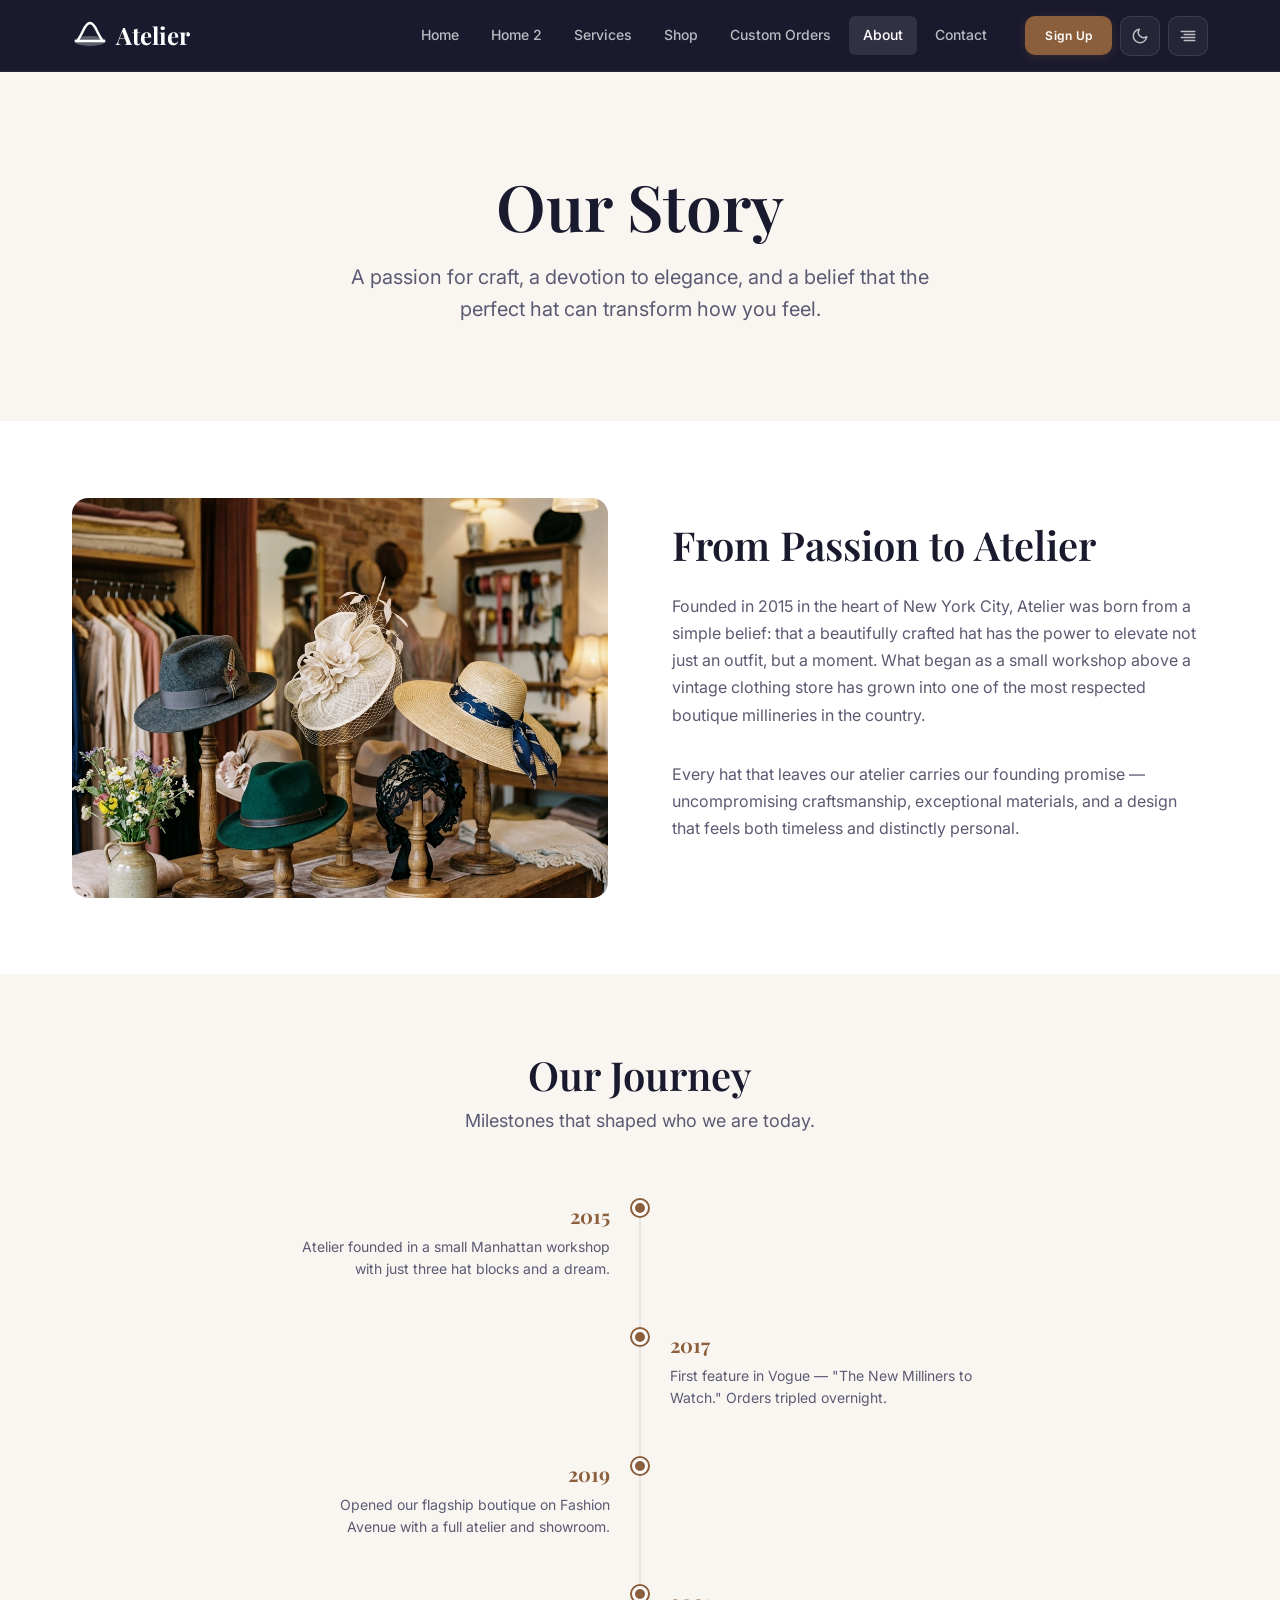
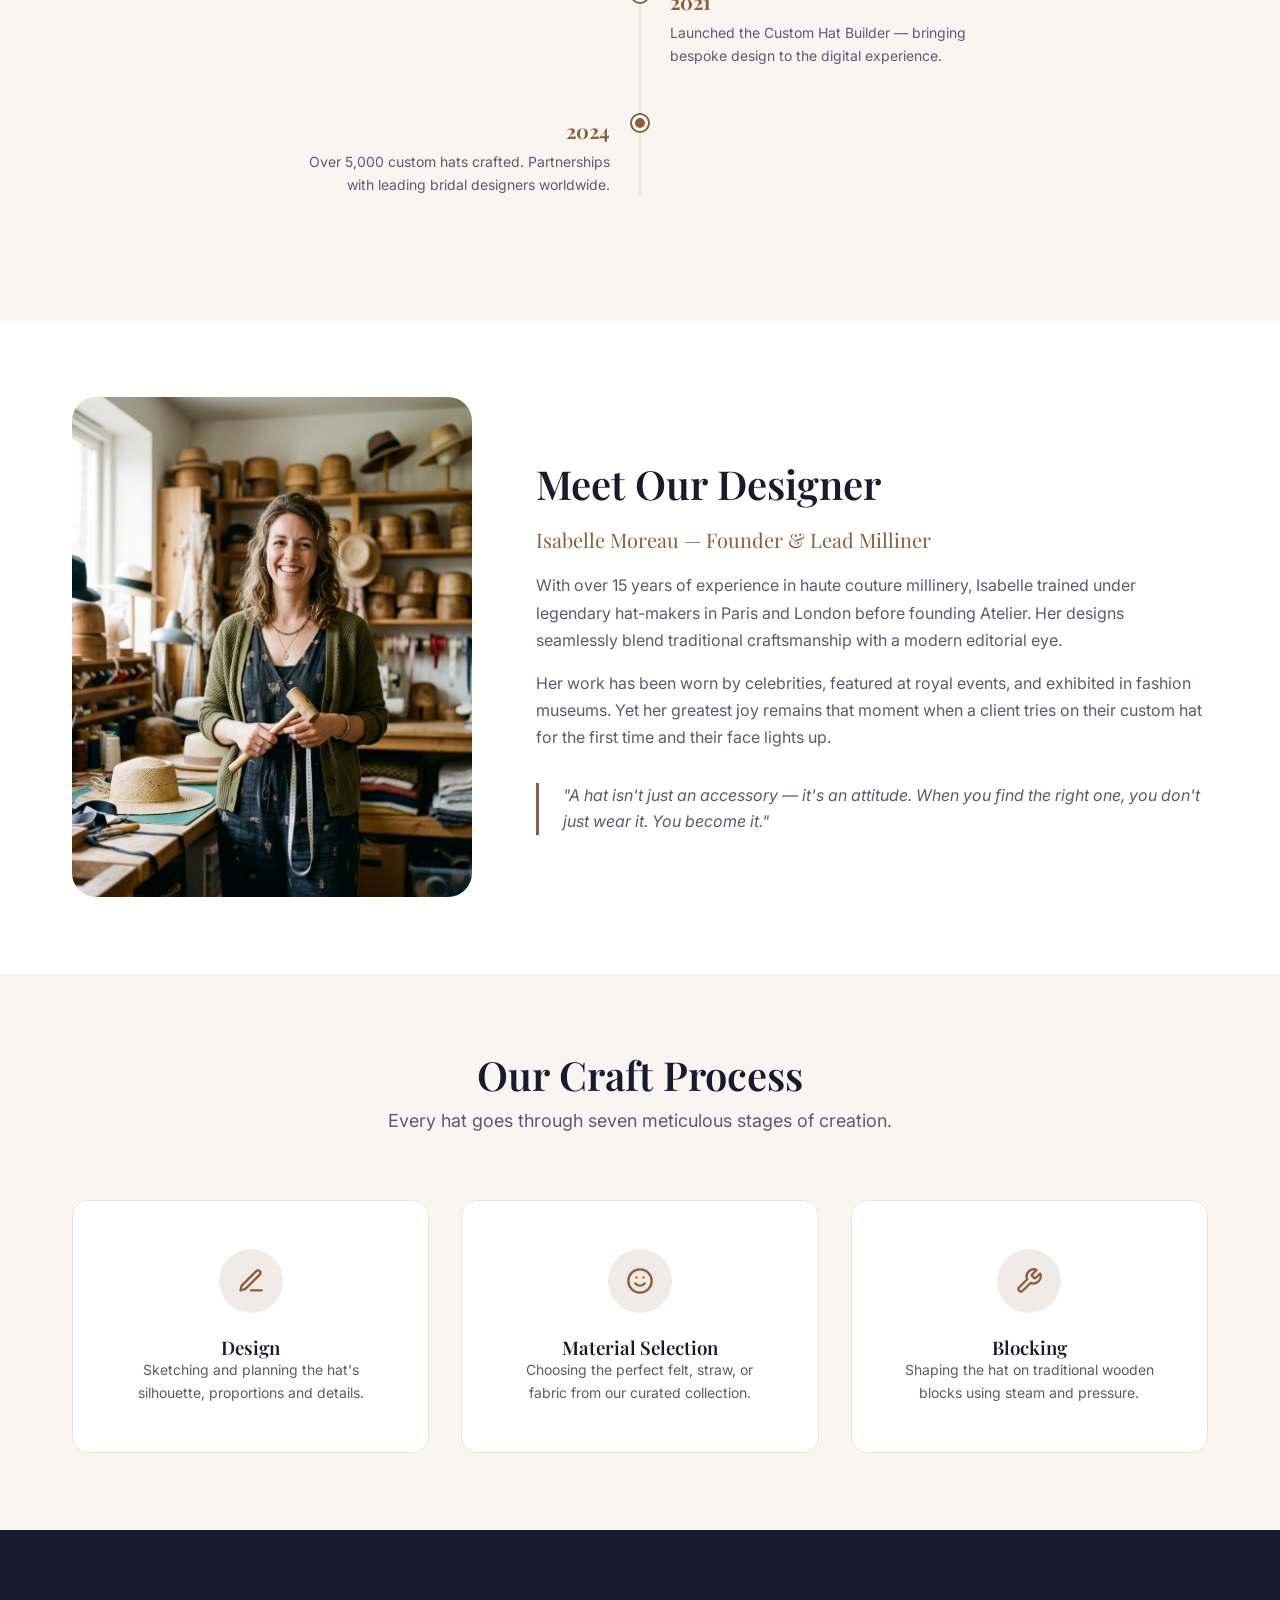
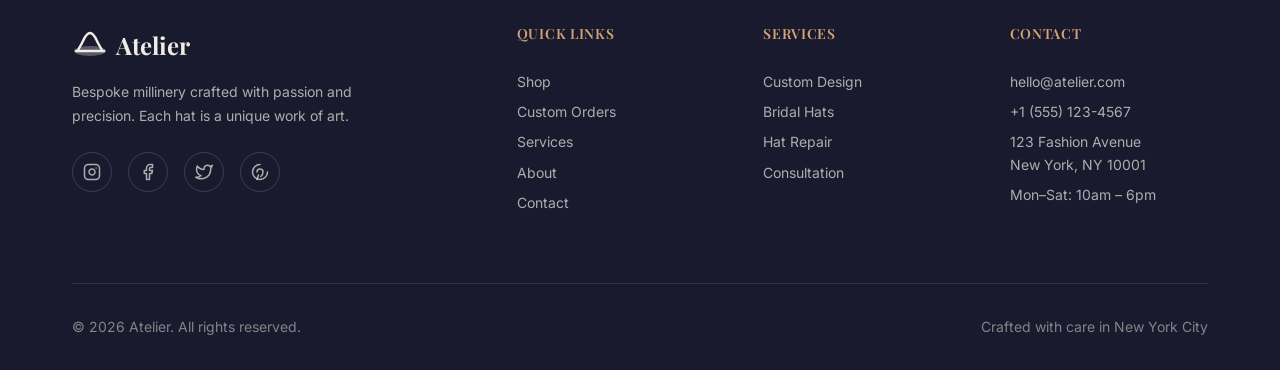
==== commit f1887c9b: "add the some changes" ====
--- a/about.html
+++ b/about.html
@@ -26,7 +26,17 @@
     .craft-step { text-align:center; padding:var(--space-2xl); border-radius:var(--radius-lg); background:var(--bg-card); border:1px solid var(--border); transition:all var(--transition); }
     .craft-step:hover { transform:translateY(-4px); box-shadow:var(--shadow-lg); }
     .craft-icon { width:64px; height:64px; margin:0 auto var(--space-lg); background:var(--primary-light); border-radius:50%; display:flex; align-items:center; justify-content:center; color:var(--primary); }
-    @media(max-width:768px){ .designer-section{grid-template-columns:1fr;} .designer-img img{height:350px;} .craft-grid{grid-template-columns:1fr;} .timeline-item,.timeline-item:nth-child(odd),.timeline-item:nth-child(even){text-align:left;padding:0 0 0 40px;} .timeline::before{left:10px;} .timeline-dot{left:10px;} }
+    @media(max-width:1024px){ 
+      .designer-section { grid-template-columns:1fr; text-align:center; } 
+      .designer-section > div:last-child { text-align:center; }
+      .designer-img img { height:350px; } 
+      .craft-grid { grid-template-columns:1fr; } 
+      .timeline-item,.timeline-item:nth-child(odd),.timeline-item:nth-child(even) { text-align:left; padding:0 0 0 40px; } 
+      .timeline::before { left:10px; } 
+      .timeline-dot { left:10px; }
+      .split-content { text-align:center; }
+      .designer-section blockquote, .designer-section p { text-align:center; border-left:none; padding-left:0; }
+    }
   </style>
 </head>
 <body>
@@ -42,7 +52,7 @@
       <button class="theme-toggle" aria-label="Toggle theme"></button>
       <button class="rtl-toggle" aria-label="Toggle RTL"></button>
     </div>
-    <a href="index.html">Home</a><a href="home-2.html">Home 2</a><a href="services.html">Services</a><a href="shop.html">Shop</a><a href="custom-orders.html">Custom Orders</a><a href="about.html" class="active">About</a><a href="contact.html">Contact</a><a href="custom-orders.html" class="btn btn-primary btn-full">Order Custom Hat</a>
+    <a href="index.html">Home</a><a href="home-2.html">Home 2</a><a href="services.html">Services</a><a href="about.html" class="active">About</a><a href="shop.html">Shop</a><a href="custom-orders.html">Custom Orders</a><a href="contact.html">Contact</a>
   </nav>
 
   <section class="about-hero">
@@ -119,10 +129,19 @@
   <footer class="footer">
     <div class="container">
       <div class="footer-grid">
-        <div class="footer-brand"><a href="index.html" class="logo" style="color:#F0EBE3;"><svg width="36" height="36" viewBox="0 0 36 36" fill="none"><ellipse cx="18" cy="24" rx="16" ry="5" fill="currentColor" opacity="0.3"/><path d="M6 24c0-2 2-4 4-8s4-10 8-10 6 6 8 10 4 6 4 8" stroke="currentColor" stroke-width="2.5" fill="none" stroke-linecap="round"/><line x1="4" y1="24" x2="32" y2="24" stroke="currentColor" stroke-width="2.5" stroke-linecap="round"/></svg> Atelier</a><p>Bespoke millinery crafted with passion and precision.</p><div class="footer-social"><a href="#" aria-label="Instagram"><svg xmlns="http://www.w3.org/2000/svg" width="18" height="18" viewBox="0 0 24 24" fill="none" stroke="currentColor" stroke-width="2" stroke-linecap="round" stroke-linejoin="round"><rect x="2" y="2" width="20" height="20" rx="5" ry="5"/><path d="M16 11.37A4 4 0 1 1 12.63 8 4 4 0 0 1 16 11.37z"/><line x1="17.5" y1="6.5" x2="17.51" y2="6.5"/></svg></a><a href="#" aria-label="Facebook"><svg xmlns="http://www.w3.org/2000/svg" width="18" height="18" viewBox="0 0 24 24" fill="none" stroke="currentColor" stroke-width="2" stroke-linecap="round" stroke-linejoin="round"><path d="M18 2h-3a5 5 0 0 0-5 5v3H7v4h3v8h4v-8h3l1-4h-4V7a1 1 0 0 1 1-1h3z"/></svg></a><a href="#" aria-label="Twitter"><svg xmlns="http://www.w3.org/2000/svg" width="18" height="18" viewBox="0 0 24 24" fill="none" stroke="currentColor" stroke-width="2" stroke-linecap="round" stroke-linejoin="round"><path d="M23 3a10.9 10.9 0 0 1-3.14 1.53 4.48 4.48 0 0 0-7.86 3v1A10.66 10.66 0 0 1 3 4s-4 9 5 13a11.64 11.64 0 0 1-7 2c9 5 20 0 20-11.5a4.5 4.5 0 0 0-.08-.83A7.72 7.72 0 0 0 23 3z"/></svg></a></div></div>
+        <div class="footer-brand">
+          <a href="index.html" class="logo" style="color:#F0EBE3;"><svg width="36" height="36" viewBox="0 0 36 36" fill="none"><ellipse cx="18" cy="24" rx="16" ry="5" fill="currentColor" opacity="0.3"/><path d="M6 24c0-2 2-4 4-8s4-10 8-10 6 6 8 10 4 6 4 8" stroke="currentColor" stroke-width="2.5" fill="none" stroke-linecap="round"/><line x1="4" y1="24" x2="32" y2="24" stroke="currentColor" stroke-width="2.5" stroke-linecap="round"/></svg> Atelier</a>
+          <p>Bespoke millinery crafted with passion and precision. Each hat is a unique work of art.</p>
+          <div class="footer-social">
+            <a href="#" aria-label="Instagram"><svg xmlns="http://www.w3.org/2000/svg" width="18" height="18" viewBox="0 0 24 24" fill="none" stroke="currentColor" stroke-width="2" stroke-linecap="round" stroke-linejoin="round"><rect x="2" y="2" width="20" height="20" rx="5" ry="5"/><path d="M16 11.37A4 4 0 1 1 12.63 8 4 4 0 0 1 16 11.37z"/><line x1="17.5" y1="6.5" x2="17.51" y2="6.5"/></svg></a>
+            <a href="#" aria-label="Facebook"><svg xmlns="http://www.w3.org/2000/svg" width="18" height="18" viewBox="0 0 24 24" fill="none" stroke="currentColor" stroke-width="2" stroke-linecap="round" stroke-linejoin="round"><path d="M18 2h-3a5 5 0 0 0-5 5v3H7v4h3v8h4v-8h3l1-4h-4V7a1 1 0 0 1 1-1h3z"/></svg></a>
+            <a href="#" aria-label="Twitter"><svg xmlns="http://www.w3.org/2000/svg" width="18" height="18" viewBox="0 0 24 24" fill="none" stroke="currentColor" stroke-width="2" stroke-linecap="round" stroke-linejoin="round"><path d="M23 3a10.9 10.9 0 0 1-3.14 1.53 4.48 4.48 0 0 0-7.86 3v1A10.66 10.66 0 0 1 3 4s-4 9 5 13a11.64 11.64 0 0 1-7 2c9 5 20 0 20-11.5a4.5 4.5 0 0 0-.08-.83A7.72 7.72 0 0 0 23 3z"/></svg></a>
+            <a href="#" aria-label="Pinterest"><svg xmlns="http://www.w3.org/2000/svg" width="18" height="18" viewBox="0 0 24 24" fill="none" stroke="currentColor" stroke-width="2" stroke-linecap="round" stroke-linejoin="round"><path d="M8 12a4 4 0 1 1 8 0c0 4-3 6-3 6"/><path d="M12 2a10 10 0 1 0 10 10"/><line x1="10" y1="16" x2="8" y2="22"/></svg></a>
+          </div>
+        </div>
         <div><h3 class="footer-title">Quick Links</h3><div class="footer-links"><a href="shop.html">Shop</a><a href="custom-orders.html">Custom Orders</a><a href="services.html">Services</a><a href="about.html">About</a><a href="contact.html">Contact</a></div></div>
         <div><h3 class="footer-title">Services</h3><div class="footer-links"><a href="services.html">Custom Design</a><a href="services.html">Bridal Hats</a><a href="services.html">Hat Repair</a><a href="services.html">Consultation</a></div></div>
-        <div><h3 class="footer-title">Contact</h3><div class="footer-links"><a href="mailto:hello@atelier.com">hello@atelier.com</a><a href="tel:+15551234567">+1 (555) 123-4567</a><a href="#">123 Fashion Avenue<br>New York, NY 10001</a></div></div>
+        <div><h3 class="footer-title">Contact</h3><div class="footer-links"><a href="mailto:hello@atelier.com">hello@atelier.com</a><a href="tel:+15551234567">+1 (555) 123-4567</a><a href="contact.html">123 Fashion Avenue<br>New York, NY 10001</a><a href="#">Mon–Sat: 10am – 6pm</a></div></div>
       </div>
       <div class="footer-bottom"><p>&copy; 2026 Atelier. All rights reserved.</p><p>Crafted with care in New York City</p></div>
     </div>
--- a/css/styles.css
+++ b/css/styles.css
@@ -161,32 +161,32 @@
 /* ===== HEADER / NAV ===== */
 .header {
   position: fixed; top: 0; left: 0; right: 0; height: var(--header-h);
-  background: rgba(255,255,255,0.92); backdrop-filter: blur(12px);
-  border-bottom: 1px solid var(--border-light); z-index: 1000;
+  background: var(--secondary); backdrop-filter: blur(12px);
+  border-bottom: 1px solid rgba(255,255,255,0.05); z-index: 1000;
   transition: background var(--transition), border var(--transition);
 }
-[data-theme="dark"] .header { background: rgba(15,15,15,0.92); }
+[data-theme="dark"] .header { background: #0A0A0A; }
 .header-inner {
   max-width: var(--container); margin: 0 auto; padding: 0 var(--space-xl);
   display: flex; align-items: center; height: 100%; gap: var(--space-lg);
 }
-.logo { display: flex; align-items: center; gap: var(--space-sm); font-family: var(--font-heading); font-size: var(--fs-xl); font-weight: 700; color: var(--primary); flex-shrink: 0; }
+.logo { display: flex; align-items: center; gap: var(--space-sm); font-family: var(--font-heading); font-size: var(--fs-xl); font-weight: 700; color: #fff; flex-shrink: 0; }
 .logo svg { width: 36px; height: 36px; }
 .nav { display: flex; align-items: center; gap: var(--space-xs); margin-left: auto; }
 .nav a {
   padding: 8px 14px; border-radius: var(--radius-sm); font-size: var(--fs-sm);
-  font-weight: 500; color: var(--text-secondary); transition: all var(--transition);
-}
-.nav a:hover, .nav a.active { color: var(--primary); background: var(--primary-light); }
+  font-weight: 500; color: rgba(255,255,255,0.7); transition: all var(--transition);
+}
+.nav a:hover, .nav a.active { color: #fff; background: rgba(255,255,255,0.1); }
 .header-actions { display: flex; align-items: center; gap: var(--space-sm); flex-shrink: 0; }
 .theme-toggle, .rtl-toggle {
   width: 40px; height: 40px; border-radius: var(--radius-md); display: flex;
-  align-items: center; justify-content: center; color: var(--text-secondary);
-  transition: all var(--transition); background: var(--bg-alt); border: 1px solid var(--border);
+  align-items: center; justify-content: center; color: rgba(255,255,255,0.7);
+  transition: all var(--transition); background: rgba(255,255,255,0.05); border: 1px solid rgba(255,255,255,0.1);
 }
 .theme-toggle:hover, .rtl-toggle:hover { color: var(--primary); border-color: var(--primary); }
-.hamburger { display: none; width: 40px; height: 40px; border-radius: var(--radius-md); flex-direction: column; align-items: center; justify-content: center; gap: 5px; background: var(--bg-alt); border: 1px solid var(--border); }
-.hamburger span { display: block; width: 20px; height: 2px; background: var(--text); border-radius: 2px; transition: all var(--transition); }
+.hamburger { display: none; width: 40px; height: 40px; border-radius: var(--radius-md); flex-direction: column; align-items: center; justify-content: center; gap: 5px; background: rgba(255,255,255,0.05); border: 1px solid rgba(255,255,255,0.1); }
+.hamburger span { display: block; width: 20px; height: 2px; background: #fff; border-radius: 2px; transition: all var(--transition); }
 .hamburger.active span:nth-child(1) { transform: rotate(45deg) translate(5px, 5px); }
 .hamburger.active span:nth-child(2) { opacity: 0; }
 .hamburger.active span:nth-child(3) { transform: rotate(-45deg) translate(5px, -5px); }
@@ -194,16 +194,16 @@
 /* Mobile Menu */
 .mobile-menu {
   position: fixed; top: var(--header-h); right: -100%; width: 300px; height: calc(100vh - var(--header-h));
-  background: var(--bg); border-left: 1px solid var(--border);
+  background: var(--secondary); border-left: 1px solid rgba(255,255,255,0.1);
   padding: var(--space-xl); z-index: 999; transition: right var(--transition-slow);
   display: flex; flex-direction: column; gap: var(--space-sm); overflow-y: auto;
 }
 .mobile-menu.active { right: 0; }
 .mobile-menu a:not(.btn) {
   padding: 12px 16px; border-radius: var(--radius-md); font-size: var(--fs-base);
-  font-weight: 500; color: var(--text-secondary); transition: all var(--transition);
-}
-.mobile-menu a:not(.btn):hover, .mobile-menu a:not(.btn).active { color: var(--primary); background: var(--primary-light); }
+  font-weight: 500; color: rgba(255,255,255,0.7); transition: all var(--transition);
+}
+.mobile-menu a:not(.btn):hover, .mobile-menu a:not(.btn).active { color: #fff; background: rgba(255,255,255,0.1); }
 .mobile-menu .btn { margin-top: auto; }
 .mobile-overlay {
   position: fixed; inset: 0; top: var(--header-h); background: rgba(0,0,0,0.4);
@@ -213,7 +213,7 @@
 
 /* ===== HERO ===== */
 .hero {
-  position: relative; min-height: 85vh; display: flex; align-items: center;
+  position: relative; min-height: 85vh; display: flex; align-items: center; justify-content: center;
   margin-top: var(--header-h); overflow: hidden;
 }
 .hero-bg {
@@ -225,11 +225,12 @@
   background: linear-gradient(135deg, rgba(26,26,46,0.75) 0%, rgba(139,94,60,0.3) 100%);
 }
 .hero-content {
-  position: relative; z-index: 1; max-width: 650px; padding: var(--space-3xl) 0;
+  position: relative; z-index: 1; max-width: 800px; padding: var(--space-3xl) 0;
+  text-align: center; margin: 0 auto;
 }
 .hero-content h1 { font-size: var(--fs-hero); color: #fff; margin-bottom: var(--space-lg); }
 .hero-content p { font-size: var(--fs-lg); color: rgba(255,255,255,0.85); margin-bottom: var(--space-2xl); line-height: 1.7; }
-.hero-actions { display: flex; gap: var(--space-md); flex-wrap: wrap; }
+.hero-actions { display: flex; gap: var(--space-md); flex-wrap: wrap; justify-content: center; }
 .hero-actions .btn-secondary { color: #fff; border-color: rgba(255,255,255,0.5); }
 .hero-actions .btn-secondary:hover { background: rgba(255,255,255,0.1); border-color: #fff; }
 
@@ -237,15 +238,16 @@
 .card {
   background: var(--bg-card); border: 1px solid var(--border); border-radius: var(--radius-lg);
   overflow: hidden; transition: all var(--transition);
+  display: flex; flex-direction: column; height: 100%;
 }
 .card:hover { transform: translateY(-4px); box-shadow: var(--shadow-lg); }
 .card-img { width: 100%; height: 260px; object-fit: cover; transition: transform var(--transition-slow); }
 .card:hover .card-img { transform: scale(1.03); }
 .card-img-wrap { overflow: hidden; position: relative; }
-.card-body { padding: var(--space-xl); }
+.card-body { padding: var(--space-xl); display: flex; flex-direction: column; flex: 1; }
 .card-title { font-size: var(--fs-lg); margin-bottom: var(--space-sm); }
 .card-text { font-size: var(--fs-sm); color: var(--text-secondary); line-height: 1.6; }
-.card-price { font-size: var(--fs-xl); font-weight: 700; color: var(--primary); margin-top: var(--space-md); }
+.card-price { font-size: var(--fs-xl); font-weight: 700; color: var(--primary); margin-top: auto; padding-top: var(--space-md); }
 .card-badge {
   position: absolute; top: 12px; left: 12px; padding: 4px 12px;
   background: var(--primary); color: #fff; border-radius: var(--radius-full);
@@ -396,7 +398,10 @@
   text-align: center; cursor: pointer; transition: all var(--transition);
 }
 .style-card:hover, .style-card.selected { border-color: var(--primary); background: var(--primary-light); }
-.style-card img { width: 100%; height: 160px; object-fit: cover; border-radius: var(--radius-md); margin-bottom: var(--space-md); }
+.style-card img { 
+  width: 100%; height: 300px; object-fit: cover; 
+  border-radius: var(--radius-md); margin-bottom: var(--space-md); 
+}
 .color-swatches { display: flex; gap: var(--space-md); flex-wrap: wrap; }
 .swatch {
   width: 48px; height: 48px; border-radius: 50%; cursor: pointer;
@@ -430,8 +435,9 @@
 .pricing-card {
   background: var(--bg-card); border: 1px solid var(--border); border-radius: var(--radius-xl);
   padding: var(--space-2xl); text-align: center; transition: all var(--transition); position: relative;
-}
-.pricing-card.popular { border-color: var(--primary); transform: scale(1.05); box-shadow: var(--shadow-xl); }
+  display: flex; flex-direction: column;
+}
+.pricing-card.popular { border-color: var(--primary); transform: scale(1.05); z-index: 1; box-shadow: var(--shadow-xl); }
 .pricing-card.popular::before {
   content: 'Most Popular'; position: absolute; top: -12px; left: 50%; transform: translateX(-50%);
   padding: 4px 20px; background: var(--primary); color: #fff; border-radius: var(--radius-full);
@@ -439,15 +445,17 @@
 }
 .pricing-card:hover { transform: translateY(-4px); box-shadow: var(--shadow-lg); }
 .pricing-card.popular:hover { transform: scale(1.05) translateY(-4px); }
-.pricing-price { font-size: var(--fs-4xl); font-weight: 700; color: var(--primary); margin: var(--space-lg) 0; }
+.pricing-card h3 { font-size: var(--fs-lg); margin-bottom: var(--space-sm); }
+.pricing-price { font-size: var(--fs-3xl); font-weight: 700; color: var(--primary); margin-bottom: var(--space-md); }
 .pricing-price span { font-size: var(--fs-sm); color: var(--text-muted); font-weight: 400; }
-.pricing-features { margin: var(--space-xl) 0; }
-.pricing-features li { padding: 8px 0; font-size: var(--fs-sm); color: var(--text-secondary); border-bottom: 1px solid var(--border-light); }
+.pricing-features { margin: var(--space-xl) 0; list-style: none; padding: 0; flex-grow: 1; }
+.pricing-features li { padding: 8px 0; color: var(--text-secondary); font-size: var(--fs-sm); border-bottom: 1px solid var(--border-light); }
 
 /* ===== CTA BANNER ===== */
 .cta-banner {
   background: linear-gradient(135deg, var(--secondary) 0%, #2D2D44 100%);
-  border-radius: var(--radius-xl); padding: var(--space-4xl); text-align: center;
+  border-radius: var(--radius-xl); padding: var(--space-4xl); 
+  display: flex; flex-direction: column; align-items: center; text-align: center;
   color: #fff; position: relative; overflow: hidden;
 }
 .cta-banner::before {
@@ -489,13 +497,20 @@
   align-items: center;
   gap: var(--space-sm);
   padding: var(--space-sm) 0 var(--space-md);
-  border-bottom: 1px solid var(--border);
+  border-bottom: 1px solid rgba(255,255,255,0.1);
   margin-bottom: var(--space-sm);
 }
 
 @media (max-width: 1024px) {
+  .header-inner { padding: 0 var(--space-lg); }
   .nav { display: none; }
   .hamburger { display: flex; }
+  .section { padding: var(--space-3xl) 0; }
+  .hero-content { text-align: center; margin: 0 auto; }
+  .hero-actions { justify-content: center; }
+  .builder-hero { margin-top: calc(var(--header-h) + var(--space-xl)); }
+  .style-options { grid-template-columns: repeat(2, 1fr); gap: var(--space-xl); }
+  .process-steps { grid-template-columns: repeat(2, 1fr); }
   .header-actions { margin-left: auto; }
   .header-actions .btn,
   .header-actions .theme-toggle,
@@ -503,13 +518,11 @@
   .mobile-menu-toggles { display: flex; }
   .mobile-menu-toggles .btn { flex: 1; }
   .grid-4 { grid-template-columns: repeat(2, 1fr); }
-  .process-steps { grid-template-columns: repeat(2, 1fr); }
   .footer-grid { grid-template-columns: repeat(2, 1fr); }
   .split { grid-template-columns: 1fr; }
   .shop-layout { grid-template-columns: 1fr; }
   .shop-sidebar { position: static; }
   .product-grid { grid-template-columns: repeat(2, 1fr); }
-  .style-options { grid-template-columns: repeat(2, 1fr); }
   .pricing-card.popular { transform: scale(1); }
   .pricing-card.popular:hover { transform: translateY(-4px); }
 }
@@ -532,4 +545,7 @@
   .product-grid { grid-template-columns: 1fr; }
   .auth-card { padding: var(--space-xl); }
   .style-options { grid-template-columns: 1fr; }
-}
+  .cta-banner .btn { width: 100%; }
+  .builder-actions { justify-content: center; gap: var(--space-md); }
+  .builder-actions .btn { flex: 1; }
+}
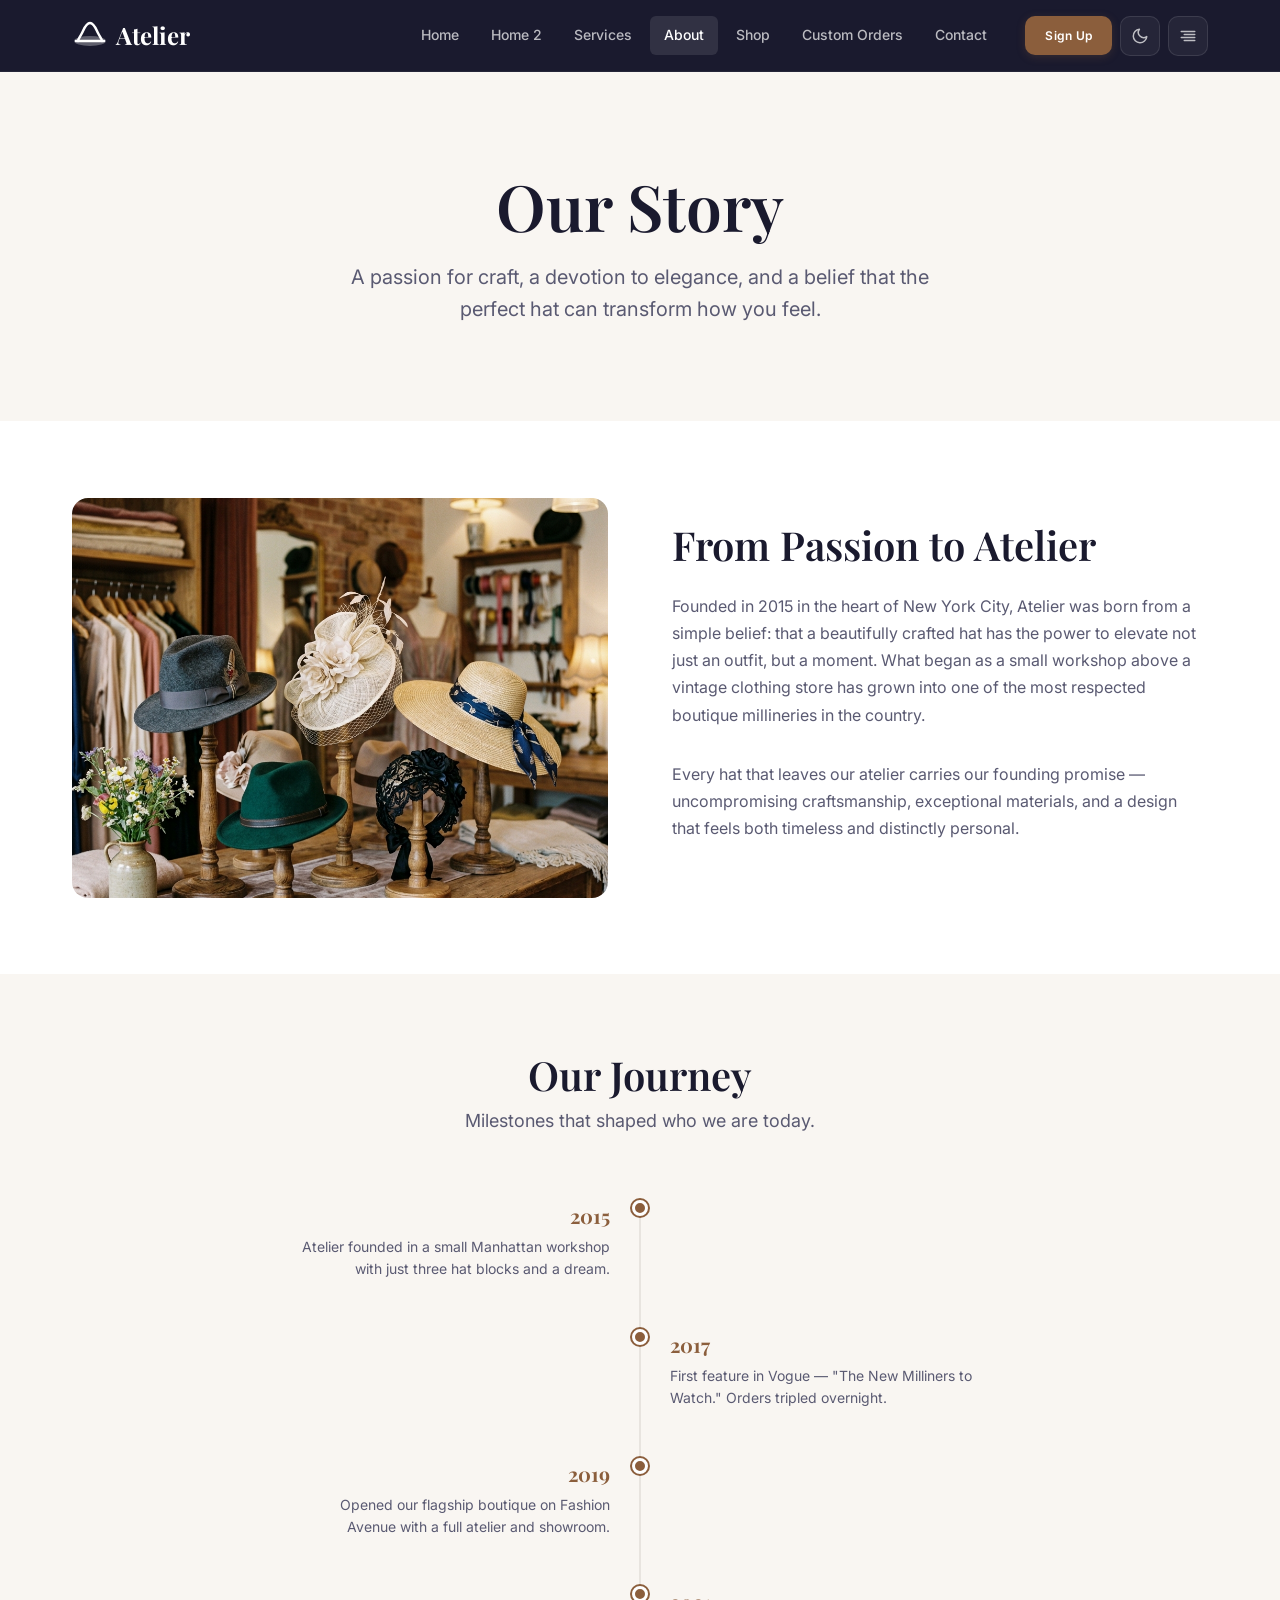
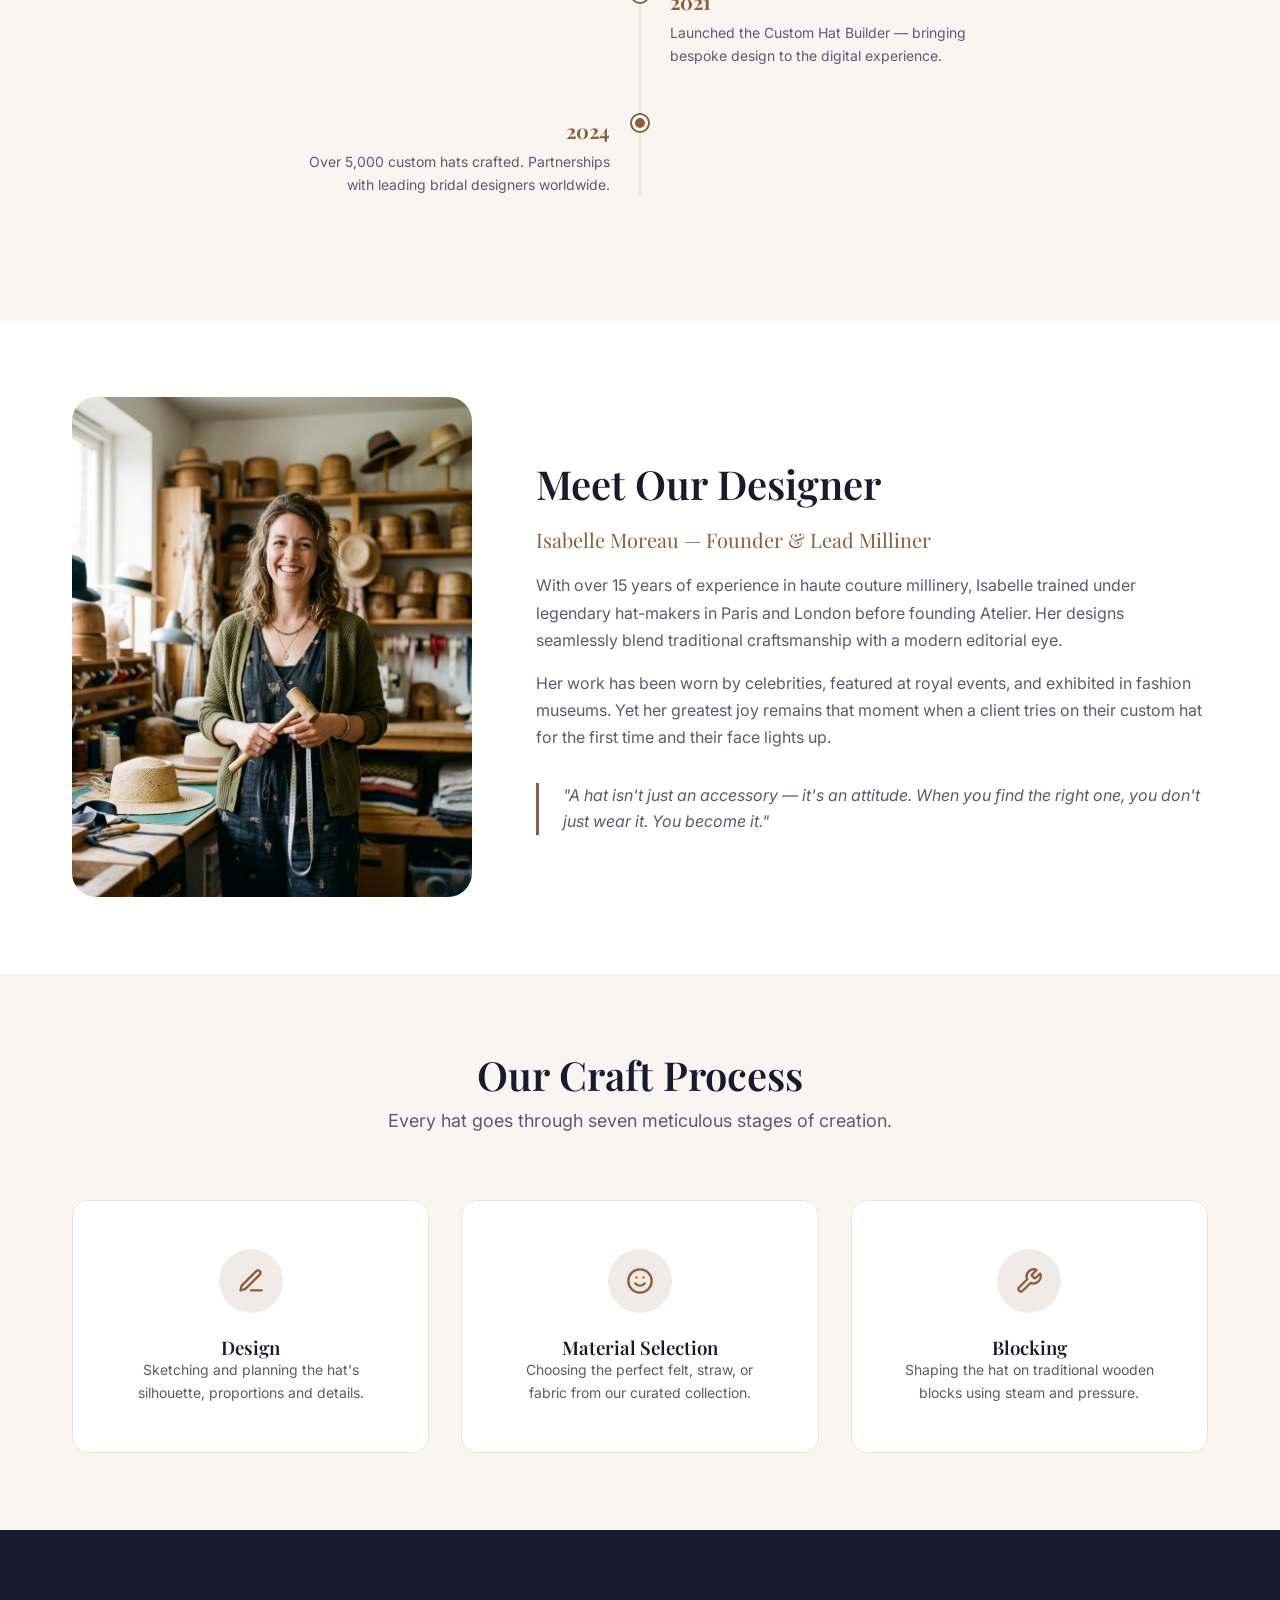
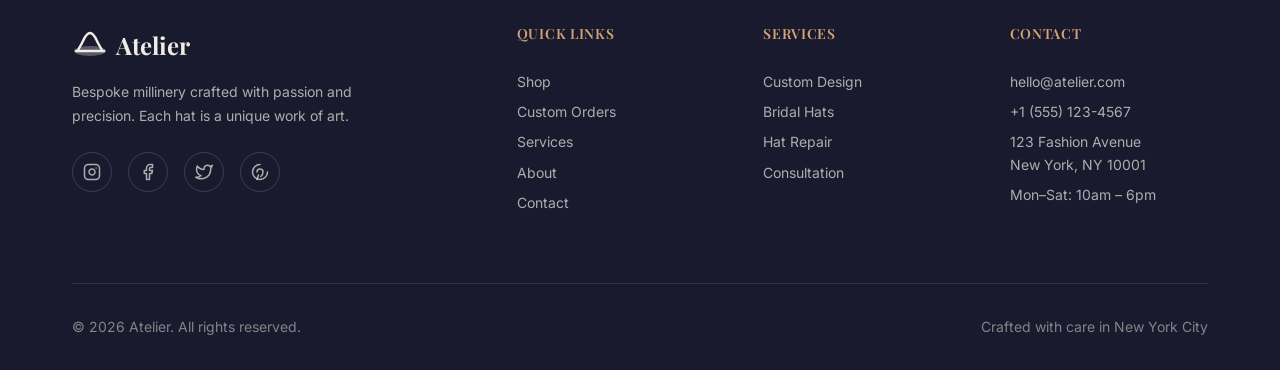
==== commit bfd8b04b: "add the some chnage" ====
--- a/about.html
+++ b/about.html
@@ -40,19 +40,45 @@
   </style>
 </head>
 <body>
-  <header class="header"><div class="header-inner">
-    <a href="index.html" class="logo"><svg width="36" height="36" viewBox="0 0 36 36" fill="none"><ellipse cx="18" cy="24" rx="16" ry="5" fill="currentColor" opacity="0.3"/><path d="M6 24c0-2 2-4 4-8s4-10 8-10 6 6 8 10 4 6 4 8" stroke="currentColor" stroke-width="2.5" fill="none" stroke-linecap="round"/><line x1="4" y1="24" x2="32" y2="24" stroke="currentColor" stroke-width="2.5" stroke-linecap="round"/></svg> Atelier</a>
-    <nav class="nav"><a href="index.html">Home</a><a href="home-2.html">Home 2</a><a href="services.html">Services</a><a href="shop.html">Shop</a><a href="custom-orders.html">Custom Orders</a><a href="about.html" class="active">About</a><a href="contact.html">Contact</a></nav>
-    <div class="header-actions"><a href="signup.html" class="btn btn-primary btn-sm">Sign Up</a><button class="theme-toggle" aria-label="Toggle theme"></button><button class="rtl-toggle" aria-label="Toggle RTL"></button><button class="hamburger" aria-label="Toggle menu"><span></span><span></span><span></span></button></div>
-  </div></header>
-  <div class="mobile-overlay"></div>
-  <nav class="mobile-menu">
+  <header class="header" id="header">
+    <div class="header-inner">
+      <a href="index.html" class="logo" id="logo">
+        <svg width="36" height="36" viewBox="0 0 36 36" fill="none" xmlns="http://www.w3.org/2000/svg"><ellipse cx="18" cy="24" rx="16" ry="5" fill="currentColor" opacity="0.3"/><path d="M6 24c0-2 2-4 4-8s4-10 8-10 6 6 8 10 4 6 4 8" stroke="currentColor" stroke-width="2.5" fill="none" stroke-linecap="round"/><line x1="4" y1="24" x2="32" y2="24" stroke="currentColor" stroke-width="2.5" stroke-linecap="round"/></svg>
+        Atelier
+      </a>
+      <nav class="nav" id="main-nav">
+        <a href="index.html">Home</a>
+        <a href="home-2.html">Home 2</a>
+        <a href="services.html">Services</a>
+        <a href="about.html" class="active">About</a>
+        <a href="shop.html">Shop</a>
+        <a href="custom-orders.html">Custom Orders</a>
+        <a href="contact.html">Contact</a>
+      </nav>
+      <div class="header-actions">
+        <a href="signup.html" class="btn btn-primary btn-sm" id="cta-signup">Sign Up</a>
+        <button class="theme-toggle" id="theme-toggle" aria-label="Toggle theme"></button>
+        <button class="rtl-toggle" id="rtl-toggle" aria-label="Toggle RTL"></button>
+        <button class="hamburger" id="hamburger" aria-label="Toggle menu">
+          <span></span><span></span><span></span>
+        </button>
+      </div>
+    </div>
+  </header>
+  <div class="mobile-overlay" id="mobile-overlay"></div>
+  <nav class="mobile-menu" id="mobile-menu">
     <div class="mobile-menu-toggles">
       <a href="signup.html" class="btn btn-primary btn-sm">Sign Up</a>
       <button class="theme-toggle" aria-label="Toggle theme"></button>
       <button class="rtl-toggle" aria-label="Toggle RTL"></button>
     </div>
-    <a href="index.html">Home</a><a href="home-2.html">Home 2</a><a href="services.html">Services</a><a href="about.html" class="active">About</a><a href="shop.html">Shop</a><a href="custom-orders.html">Custom Orders</a><a href="contact.html">Contact</a>
+    <a href="index.html">Home</a>
+    <a href="home-2.html">Home 2</a>
+    <a href="services.html">Services</a>
+    <a href="about.html" class="active">About</a>
+    <a href="shop.html">Shop</a>
+    <a href="custom-orders.html">Custom Orders</a>
+    <a href="contact.html">Contact</a>
   </nav>
 
   <section class="about-hero">
--- a/css/styles.css
+++ b/css/styles.css
@@ -338,12 +338,24 @@
   border-radius: var(--radius-xl); padding: var(--space-3xl); box-shadow: var(--shadow-lg);
 }
 .auth-header { text-align: center; margin-bottom: var(--space-2xl); }
-.auth-header .logo { justify-content: center; margin-bottom: var(--space-lg); }
+.auth-header .logo { justify-content: center; margin-bottom: var(--space-lg); color: var(--secondary); }
+[data-theme="dark"] .auth-header .logo { color: #fff; }
 .auth-header h1 { font-size: var(--fs-2xl); margin-bottom: var(--space-sm); }
 .auth-header p { font-size: var(--fs-sm); color: var(--text-secondary); }
 .auth-icons {
   position: fixed; top: var(--space-xl); right: var(--space-xl);
-  display: flex; gap: var(--space-sm);
+  display: flex; gap: var(--space-sm); z-index: 1001;
+}
+.auth-icons .theme-toggle, .auth-icons .rtl-toggle {
+  color: var(--text-secondary);
+  background: var(--bg-card);
+  border-color: var(--border);
+}
+[data-theme="dark"] .auth-icons .theme-toggle, 
+[data-theme="dark"] .auth-icons .rtl-toggle {
+  color: rgba(255,255,255,0.7);
+  background: rgba(255,255,255,0.05);
+  border-color: rgba(255,255,255,0.1);
 }
 .divider { display: flex; align-items: center; gap: var(--space-md); margin: var(--space-xl) 0; }
 .divider::before, .divider::after { content: ''; flex: 1; height: 1px; background: var(--border); }
@@ -511,6 +523,7 @@
   .builder-hero { margin-top: calc(var(--header-h) + var(--space-xl)); }
   .style-options { grid-template-columns: repeat(2, 1fr); gap: var(--space-xl); }
   .process-steps { grid-template-columns: repeat(2, 1fr); }
+  .step { padding: var(--space-xl) var(--space-md); }
   .header-actions { margin-left: auto; }
   .header-actions .btn,
   .header-actions .theme-toggle,
@@ -531,7 +544,9 @@
   .hero { min-height: 70vh; }
   .hero-content h1 { font-size: clamp(2rem, 6vw, 3rem); }
   .hero-actions { flex-direction: column; }
-  .grid-2, .grid-3 { grid-template-columns: 1fr; }
+  .grid-2, .grid-3, .process-steps { grid-template-columns: 1fr; }
+  .step { padding: var(--space-lg) var(--space-md); }
+  .step-number { width: 44px; height: 44px; font-size: var(--fs-lg); margin-bottom: var(--space-md); }
   .product-grid { grid-template-columns: repeat(2, 1fr); }
   .footer-grid { grid-template-columns: 1fr; }
   .footer-bottom { flex-direction: column; gap: var(--space-md); text-align: center; }
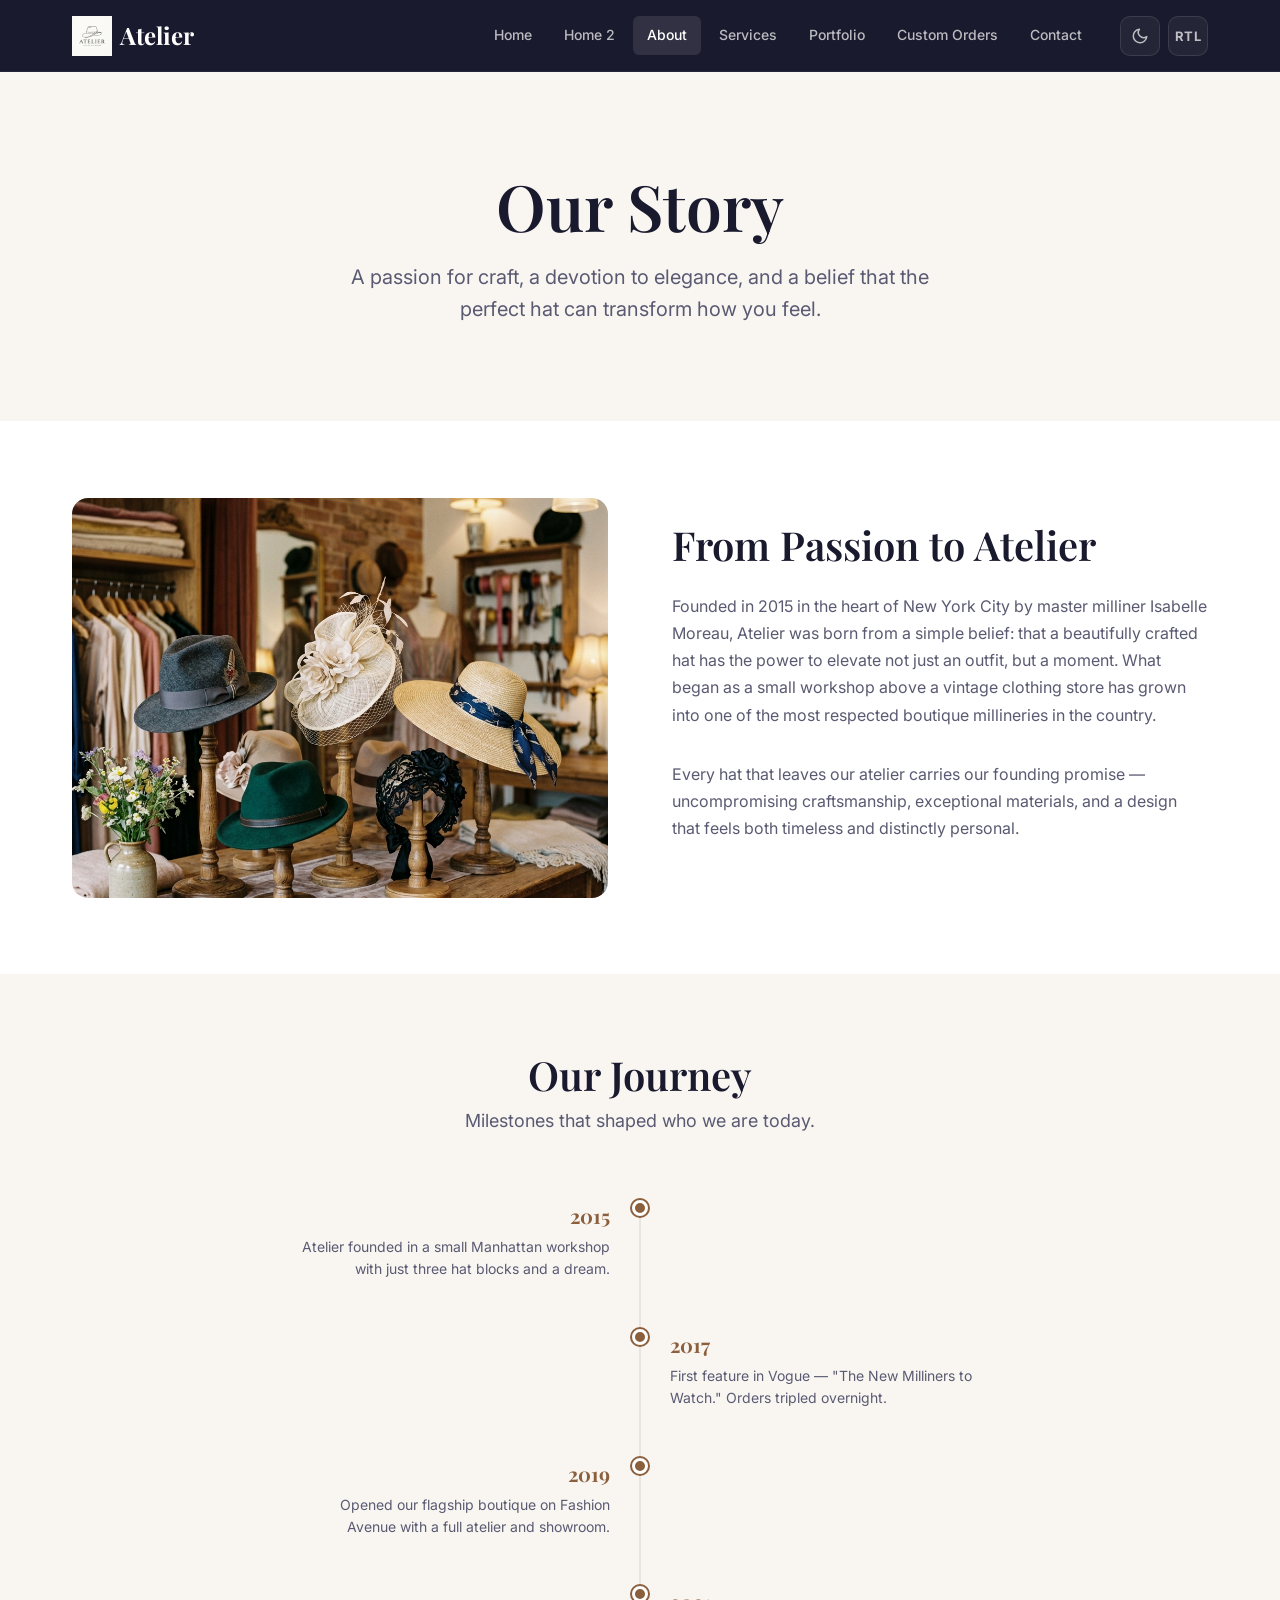
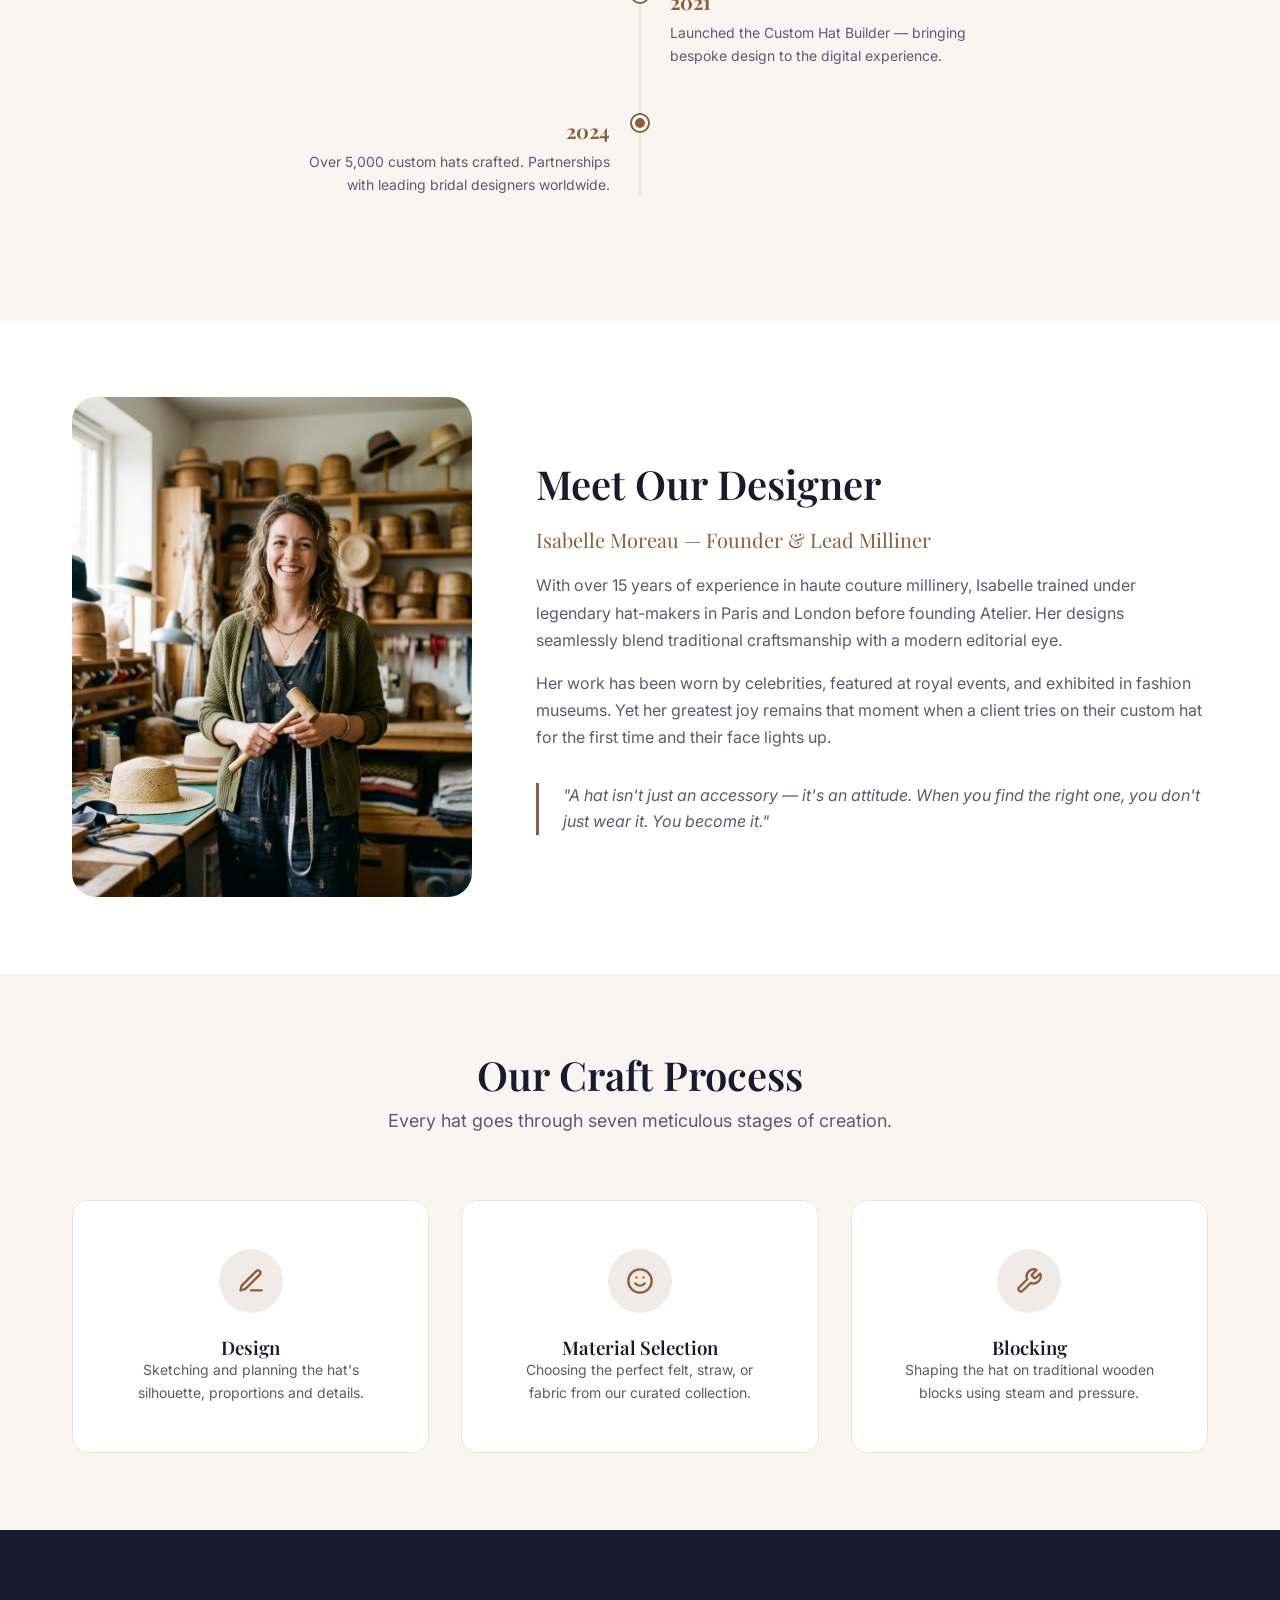
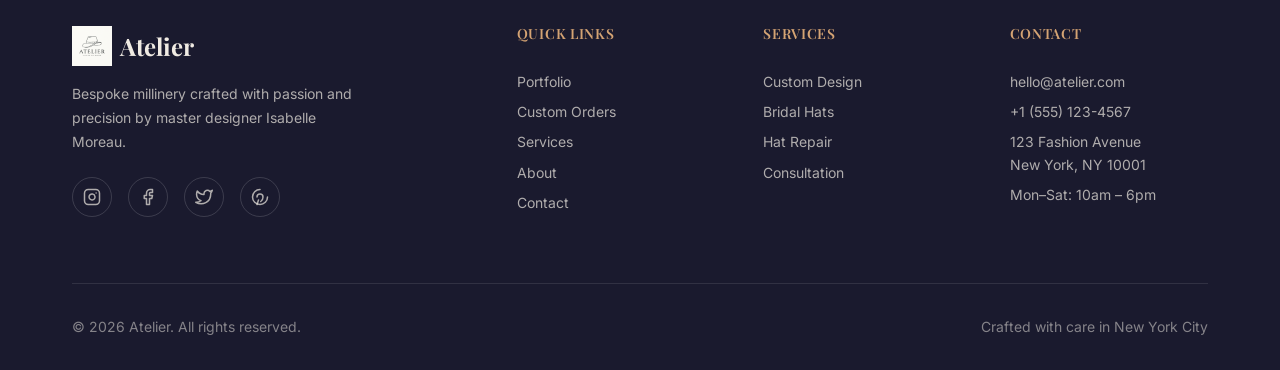
==== commit 2a77765b: "add the rtl button" ====
--- a/about.html
+++ b/about.html
@@ -1,62 +1,207 @@
 <!DOCTYPE html>
 <html lang="en" data-theme="light" dir="ltr">
+
 <head>
   <meta charset="UTF-8">
   <meta name="viewport" content="width=device-width, initial-scale=1.0">
-  <meta name="description" content="Learn about Atelier — Our brand story, master designer, and the art of handcrafted millinery since 2015.">
+  <meta name="description"
+    content="Learn about Atelier — Our brand story, master designer, and the art of handcrafted millinery since 2015.">
   <title>Atelier | About — Our Story &amp; Craft</title>
   <link rel="stylesheet" href="css/styles.css">
-  <link rel="icon" href="data:image/svg+xml,<svg xmlns='http://www.w3.org/2000/svg' viewBox='0 0 100 100'><text y='.9em' font-size='90'>🎩</text></svg>">
+  <link rel="icon"
+    href="data:image/svg+xml,<svg xmlns='http://www.w3.org/2000/svg' viewBox='0 0 100 100'><text y='.9em' font-size='90'>🎩</text></svg>">
   <style>
-    .about-hero { background:var(--bg-alt); margin-top:var(--header-h); padding:var(--space-4xl) 0; text-align:center; }
-    .about-hero h1 { font-size:var(--fs-hero); margin-bottom:var(--space-md); }
-    .about-hero p { color:var(--text-secondary); font-size:var(--fs-lg); max-width:600px; margin:0 auto; }
-    .timeline { position:relative; max-width:700px; margin:0 auto; }
-    .timeline::before { content:''; position:absolute; left:50%; top:0; bottom:0; width:2px; background:var(--border); transform:translateX(-50%); }
-    .timeline-item { position:relative; margin-bottom:var(--space-2xl); padding:0 calc(50% + 30px); }
-    .timeline-item:nth-child(odd) { text-align:right; padding:0 calc(50% + 30px) 0 0; }
-    .timeline-item:nth-child(even) { text-align:left; padding:0 0 0 calc(50% + 30px); }
-    .timeline-dot { position:absolute; left:50%; top:0; width:16px; height:16px; background:var(--primary); border-radius:50%; transform:translateX(-50%); border:3px solid var(--bg); box-shadow:0 0 0 2px var(--primary); }
-    .timeline-year { font-family:var(--font-heading); font-size:var(--fs-lg); font-weight:700; color:var(--primary); margin-bottom:4px; }
-    .timeline-text { font-size:var(--fs-sm); color:var(--text-secondary); }
-    .designer-section { display:grid; grid-template-columns:400px 1fr; gap:var(--space-3xl); align-items:center; }
-    .designer-img { border-radius:var(--radius-xl); overflow:hidden; }
-    .designer-img img { width:100%; height:500px; object-fit:cover; }
-    .craft-grid { display:grid; grid-template-columns:repeat(3,1fr); gap:var(--space-xl); }
-    .craft-step { text-align:center; padding:var(--space-2xl); border-radius:var(--radius-lg); background:var(--bg-card); border:1px solid var(--border); transition:all var(--transition); }
-    .craft-step:hover { transform:translateY(-4px); box-shadow:var(--shadow-lg); }
-    .craft-icon { width:64px; height:64px; margin:0 auto var(--space-lg); background:var(--primary-light); border-radius:50%; display:flex; align-items:center; justify-content:center; color:var(--primary); }
-    @media(max-width:1024px){ 
-      .designer-section { grid-template-columns:1fr; text-align:center; } 
-      .designer-section > div:last-child { text-align:center; }
-      .designer-img img { height:350px; } 
-      .craft-grid { grid-template-columns:1fr; } 
-      .timeline-item,.timeline-item:nth-child(odd),.timeline-item:nth-child(even) { text-align:left; padding:0 0 0 40px; } 
-      .timeline::before { left:10px; } 
-      .timeline-dot { left:10px; }
-      .split-content { text-align:center; }
-      .designer-section blockquote, .designer-section p { text-align:center; border-left:none; padding-left:0; }
+    .about-hero {
+      background: var(--bg-alt);
+      margin-top: var(--header-h);
+      padding: var(--space-4xl) 0;
+      text-align: center;
+    }
+
+    .about-hero h1 {
+      font-size: var(--fs-hero);
+      margin-bottom: var(--space-md);
+    }
+
+    .about-hero p {
+      color: var(--text-secondary);
+      font-size: var(--fs-lg);
+      max-width: 600px;
+      margin: 0 auto;
+    }
+
+    .timeline {
+      position: relative;
+      max-width: 700px;
+      margin: 0 auto;
+    }
+
+    .timeline::before {
+      content: '';
+      position: absolute;
+      left: 50%;
+      top: 0;
+      bottom: 0;
+      width: 2px;
+      background: var(--border);
+      transform: translateX(-50%);
+    }
+
+    .timeline-item {
+      position: relative;
+      margin-bottom: var(--space-2xl);
+      padding: 0 calc(50% + 30px);
+    }
+
+    .timeline-item:nth-child(odd) {
+      text-align: right;
+      padding: 0 calc(50% + 30px) 0 0;
+    }
+
+    .timeline-item:nth-child(even) {
+      text-align: left;
+      padding: 0 0 0 calc(50% + 30px);
+    }
+
+    .timeline-dot {
+      position: absolute;
+      left: 50%;
+      top: 0;
+      width: 16px;
+      height: 16px;
+      background: var(--primary);
+      border-radius: 50%;
+      transform: translateX(-50%);
+      border: 3px solid var(--bg);
+      box-shadow: 0 0 0 2px var(--primary);
+    }
+
+    .timeline-year {
+      font-family: var(--font-heading);
+      font-size: var(--fs-lg);
+      font-weight: 700;
+      color: var(--primary);
+      margin-bottom: 4px;
+    }
+
+    .timeline-text {
+      font-size: var(--fs-sm);
+      color: var(--text-secondary);
+    }
+
+    .designer-section {
+      display: grid;
+      grid-template-columns: 400px 1fr;
+      gap: var(--space-3xl);
+      align-items: center;
+    }
+
+    .designer-img {
+      border-radius: var(--radius-xl);
+      overflow: hidden;
+    }
+
+    .designer-img img {
+      width: 100%;
+      height: 500px;
+      object-fit: cover;
+    }
+
+    .craft-grid {
+      display: grid;
+      grid-template-columns: repeat(3, 1fr);
+      gap: var(--space-xl);
+    }
+
+    .craft-step {
+      text-align: center;
+      padding: var(--space-2xl);
+      border-radius: var(--radius-lg);
+      background: var(--bg-card);
+      border: 1px solid var(--border);
+      transition: all var(--transition);
+    }
+
+    .craft-step:hover {
+      transform: translateY(-4px);
+      box-shadow: var(--shadow-lg);
+    }
+
+    .craft-icon {
+      width: 64px;
+      height: 64px;
+      margin: 0 auto var(--space-lg);
+      background: var(--primary-light);
+      border-radius: 50%;
+      display: flex;
+      align-items: center;
+      justify-content: center;
+      color: var(--primary);
+    }
+
+    @media(max-width:1024px) {
+      .designer-section {
+        grid-template-columns: 1fr;
+        text-align: center;
+      }
+
+      .designer-section>div:last-child {
+        text-align: center;
+      }
+
+      .designer-img img {
+        height: 350px;
+      }
+
+      .craft-grid {
+        grid-template-columns: 1fr;
+      }
+
+      .timeline-item,
+      .timeline-item:nth-child(odd),
+      .timeline-item:nth-child(even) {
+        text-align: left;
+        padding: 0 0 0 40px;
+      }
+
+      .timeline::before {
+        left: 10px;
+      }
+
+      .timeline-dot {
+        left: 10px;
+      }
+
+      .split-content {
+        text-align: center;
+      }
+
+      .designer-section blockquote,
+      .designer-section p {
+        text-align: center;
+        border-left: none;
+        padding-left: 0;
+      }
     }
   </style>
 </head>
+
 <body>
   <header class="header" id="header">
     <div class="header-inner">
       <a href="index.html" class="logo" id="logo">
-        <svg width="36" height="36" viewBox="0 0 36 36" fill="none" xmlns="http://www.w3.org/2000/svg"><ellipse cx="18" cy="24" rx="16" ry="5" fill="currentColor" opacity="0.3"/><path d="M6 24c0-2 2-4 4-8s4-10 8-10 6 6 8 10 4 6 4 8" stroke="currentColor" stroke-width="2.5" fill="none" stroke-linecap="round"/><line x1="4" y1="24" x2="32" y2="24" stroke="currentColor" stroke-width="2.5" stroke-linecap="round"/></svg>
-        Atelier
-      </a>
+        <img src="images/logo.png" alt="Atelier" height="40">
+      <span>Atelier</span></a>
       <nav class="nav" id="main-nav">
-        <a href="index.html">Home</a>
-        <a href="home-2.html">Home 2</a>
+        <a href="index.html">Home</a><a href="home-2.html">Home 2</a>
+        <a href="about.html" class="active">About</a>
         <a href="services.html">Services</a>
-        <a href="about.html" class="active">About</a>
-        <a href="shop.html">Shop</a>
+        <a href="portfolio.html">Portfolio</a>
         <a href="custom-orders.html">Custom Orders</a>
         <a href="contact.html">Contact</a>
       </nav>
       <div class="header-actions">
-        <a href="signup.html" class="btn btn-primary btn-sm" id="cta-signup">Sign Up</a>
+
         <button class="theme-toggle" id="theme-toggle" aria-label="Toggle theme"></button>
         <button class="rtl-toggle" id="rtl-toggle" aria-label="Toggle RTL"></button>
         <button class="hamburger" id="hamburger" aria-label="Toggle menu">
@@ -68,21 +213,24 @@
   <div class="mobile-overlay" id="mobile-overlay"></div>
   <nav class="mobile-menu" id="mobile-menu">
     <div class="mobile-menu-toggles">
-      <a href="signup.html" class="btn btn-primary btn-sm">Sign Up</a>
+
       <button class="theme-toggle" aria-label="Toggle theme"></button>
       <button class="rtl-toggle" aria-label="Toggle RTL"></button>
     </div>
-    <a href="index.html">Home</a>
-    <a href="home-2.html">Home 2</a>
+    <a href="index.html">Home</a><a href="home-2.html">Home 2</a>
+    <a href="about.html" class="active">About</a>
     <a href="services.html">Services</a>
-    <a href="about.html" class="active">About</a>
-    <a href="shop.html">Shop</a>
+    <a href="portfolio.html">Portfolio</a>
     <a href="custom-orders.html">Custom Orders</a>
     <a href="contact.html">Contact</a>
   </nav>
 
   <section class="about-hero">
-    <div class="container"><h1 class="animate-in">Our Story</h1><p class="animate-in">A passion for craft, a devotion to elegance, and a belief that the perfect hat can transform how you feel.</p></div>
+    <div class="container">
+      <h1 class="animate-in">Our Story</h1>
+      <p class="animate-in">A passion for craft, a devotion to elegance, and a belief that the perfect hat can transform
+        how you feel.</p>
+    </div>
   </section>
 
   <!-- BRAND STORY -->
@@ -92,8 +240,11 @@
         <div class="split-img"><img src="images/about/story.png" alt="Atelier hat collection in boutique"></div>
         <div class="split-content">
           <h2>From Passion to Atelier</h2>
-          <p>Founded in 2015 in the heart of New York City, Atelier was born from a simple belief: that a beautifully crafted hat has the power to elevate not just an outfit, but a moment. What began as a small workshop above a vintage clothing store has grown into one of the most respected boutique millineries in the country.</p>
-          <p>Every hat that leaves our atelier carries our founding promise — uncompromising craftsmanship, exceptional materials, and a design that feels both timeless and distinctly personal.</p>
+          <p>Founded in 2015 in the heart of New York City by master milliner Isabelle Moreau, Atelier was born from a simple belief: that a beautifully
+            crafted hat has the power to elevate not just an outfit, but a moment. What began as a small workshop above
+            a vintage clothing store has grown into one of the most respected boutique millineries in the country.</p>
+          <p>Every hat that leaves our atelier carries our founding promise — uncompromising craftsmanship, exceptional
+            materials, and a design that feels both timeless and distinctly personal.</p>
         </div>
       </div>
     </div>
@@ -105,11 +256,34 @@
       <h2 class="section-title reveal">Our Journey</h2>
       <p class="section-subtitle reveal">Milestones that shaped who we are today.</p>
       <div class="timeline reveal">
-        <div class="timeline-item"><div class="timeline-dot"></div><div class="timeline-year">2015</div><p class="timeline-text">Atelier founded in a small Manhattan workshop with just three hat blocks and a dream.</p></div>
-        <div class="timeline-item"><div class="timeline-dot"></div><div class="timeline-year">2017</div><p class="timeline-text">First feature in Vogue — "The New Milliners to Watch." Orders tripled overnight.</p></div>
-        <div class="timeline-item"><div class="timeline-dot"></div><div class="timeline-year">2019</div><p class="timeline-text">Opened our flagship boutique on Fashion Avenue with a full atelier and showroom.</p></div>
-        <div class="timeline-item"><div class="timeline-dot"></div><div class="timeline-year">2021</div><p class="timeline-text">Launched the Custom Hat Builder — bringing bespoke design to the digital experience.</p></div>
-        <div class="timeline-item"><div class="timeline-dot"></div><div class="timeline-year">2024</div><p class="timeline-text">Over 5,000 custom hats crafted. Partnerships with leading bridal designers worldwide.</p></div>
+        <div class="timeline-item">
+          <div class="timeline-dot"></div>
+          <div class="timeline-year">2015</div>
+          <p class="timeline-text">Atelier founded in a small Manhattan workshop with just three hat blocks and a dream.
+          </p>
+        </div>
+        <div class="timeline-item">
+          <div class="timeline-dot"></div>
+          <div class="timeline-year">2017</div>
+          <p class="timeline-text">First feature in Vogue — "The New Milliners to Watch." Orders tripled overnight.</p>
+        </div>
+        <div class="timeline-item">
+          <div class="timeline-dot"></div>
+          <div class="timeline-year">2019</div>
+          <p class="timeline-text">Opened our flagship boutique on Fashion Avenue with a full atelier and showroom.</p>
+        </div>
+        <div class="timeline-item">
+          <div class="timeline-dot"></div>
+          <div class="timeline-year">2021</div>
+          <p class="timeline-text">Launched the Custom Hat Builder — bringing bespoke design to the digital experience.
+          </p>
+        </div>
+        <div class="timeline-item">
+          <div class="timeline-dot"></div>
+          <div class="timeline-year">2024</div>
+          <p class="timeline-text">Over 5,000 custom hats crafted. Partnerships with leading bridal designers worldwide.
+          </p>
+        </div>
       </div>
     </div>
   </section>
@@ -121,10 +295,20 @@
         <div class="designer-img"><img src="images/about/designer.png" alt="Lead Designer"></div>
         <div>
           <h2 style="font-size:var(--fs-3xl);margin-bottom:var(--space-md);">Meet Our Designer</h2>
-          <p style="font-size:var(--fs-lg);color:var(--primary);font-family:var(--font-heading);margin-bottom:var(--space-md);">Isabelle Moreau — Founder &amp; Lead Milliner</p>
-          <p style="color:var(--text-secondary);line-height:1.7;margin-bottom:var(--space-md);">With over 15 years of experience in haute couture millinery, Isabelle trained under legendary hat-makers in Paris and London before founding Atelier. Her designs seamlessly blend traditional craftsmanship with a modern editorial eye.</p>
-          <p style="color:var(--text-secondary);line-height:1.7;margin-bottom:var(--space-xl);">Her work has been worn by celebrities, featured at royal events, and exhibited in fashion museums. Yet her greatest joy remains that moment when a client tries on their custom hat for the first time and their face lights up.</p>
-          <p style="font-style:italic;color:var(--text-secondary);border-left:3px solid var(--primary);padding-left:var(--space-lg);">"A hat isn't just an accessory — it's an attitude. When you find the right one, you don't just wear it. You become it."</p>
+          <p
+            style="font-size:var(--fs-lg);color:var(--primary);font-family:var(--font-heading);margin-bottom:var(--space-md);">
+            Isabelle Moreau — Founder &amp; Lead Milliner</p>
+          <p style="color:var(--text-secondary);line-height:1.7;margin-bottom:var(--space-md);">With over 15 years of
+            experience in haute couture millinery, Isabelle trained under legendary hat-makers in Paris and London
+            before founding Atelier. Her designs seamlessly blend traditional craftsmanship with a modern editorial eye.
+          </p>
+          <p style="color:var(--text-secondary);line-height:1.7;margin-bottom:var(--space-xl);">Her work has been worn
+            by celebrities, featured at royal events, and exhibited in fashion museums. Yet her greatest joy remains
+            that moment when a client tries on their custom hat for the first time and their face lights up.</p>
+          <p
+            style="font-style:italic;color:var(--text-secondary);border-left:3px solid var(--primary);padding-left:var(--space-lg);">
+            "A hat isn't just an accessory — it's an attitude. When you find the right one, you don't just wear it. You
+            become it."</p>
         </div>
       </div>
     </div>
@@ -137,16 +321,36 @@
       <p class="section-subtitle reveal">Every hat goes through seven meticulous stages of creation.</p>
       <div class="craft-grid reveal">
         <div class="craft-step">
-          <div class="craft-icon"><svg xmlns="http://www.w3.org/2000/svg" width="28" height="28" viewBox="0 0 24 24" fill="none" stroke="currentColor" stroke-width="2" stroke-linecap="round" stroke-linejoin="round"><path d="M12 20h9"/><path d="M16.5 3.5a2.121 2.121 0 0 1 3 3L7 19l-4 1 1-4L16.5 3.5z"/></svg></div>
-          <h3>Design</h3><p style="color:var(--text-secondary);font-size:var(--fs-sm);">Sketching and planning the hat's silhouette, proportions and details.</p>
+          <div class="craft-icon"><svg xmlns="http://www.w3.org/2000/svg" width="28" height="28" viewBox="0 0 24 24"
+              fill="none" stroke="currentColor" stroke-width="2" stroke-linecap="round" stroke-linejoin="round">
+              <path d="M12 20h9" />
+              <path d="M16.5 3.5a2.121 2.121 0 0 1 3 3L7 19l-4 1 1-4L16.5 3.5z" />
+            </svg></div>
+          <h3>Design</h3>
+          <p style="color:var(--text-secondary);font-size:var(--fs-sm);">Sketching and planning the hat's silhouette,
+            proportions and details.</p>
         </div>
         <div class="craft-step">
-          <div class="craft-icon"><svg xmlns="http://www.w3.org/2000/svg" width="28" height="28" viewBox="0 0 24 24" fill="none" stroke="currentColor" stroke-width="2" stroke-linecap="round" stroke-linejoin="round"><circle cx="12" cy="12" r="10"/><path d="M8 14s1.5 2 4 2 4-2 4-2"/><line x1="9" y1="9" x2="9.01" y2="9"/><line x1="15" y1="9" x2="15.01" y2="9"/></svg></div>
-          <h3>Material Selection</h3><p style="color:var(--text-secondary);font-size:var(--fs-sm);">Choosing the perfect felt, straw, or fabric from our curated collection.</p>
+          <div class="craft-icon"><svg xmlns="http://www.w3.org/2000/svg" width="28" height="28" viewBox="0 0 24 24"
+              fill="none" stroke="currentColor" stroke-width="2" stroke-linecap="round" stroke-linejoin="round">
+              <circle cx="12" cy="12" r="10" />
+              <path d="M8 14s1.5 2 4 2 4-2 4-2" />
+              <line x1="9" y1="9" x2="9.01" y2="9" />
+              <line x1="15" y1="9" x2="15.01" y2="9" />
+            </svg></div>
+          <h3>Material Selection</h3>
+          <p style="color:var(--text-secondary);font-size:var(--fs-sm);">Choosing the perfect felt, straw, or fabric
+            from our curated collection.</p>
         </div>
         <div class="craft-step">
-          <div class="craft-icon"><svg xmlns="http://www.w3.org/2000/svg" width="28" height="28" viewBox="0 0 24 24" fill="none" stroke="currentColor" stroke-width="2" stroke-linecap="round" stroke-linejoin="round"><path d="M14.7 6.3a1 1 0 0 0 0 1.4l1.6 1.6a1 1 0 0 0 1.4 0l3.77-3.77a6 6 0 0 1-7.94 7.94l-6.91 6.91a2.12 2.12 0 0 1-3-3l6.91-6.91a6 6 0 0 1 7.94-7.94l-3.76 3.76z"/></svg></div>
-          <h3>Blocking</h3><p style="color:var(--text-secondary);font-size:var(--fs-sm);">Shaping the hat on traditional wooden blocks using steam and pressure.</p>
+          <div class="craft-icon"><svg xmlns="http://www.w3.org/2000/svg" width="28" height="28" viewBox="0 0 24 24"
+              fill="none" stroke="currentColor" stroke-width="2" stroke-linecap="round" stroke-linejoin="round">
+              <path
+                d="M14.7 6.3a1 1 0 0 0 0 1.4l1.6 1.6a1 1 0 0 0 1.4 0l3.77-3.77a6 6 0 0 1-7.94 7.94l-6.91 6.91a2.12 2.12 0 0 1-3-3l6.91-6.91a6 6 0 0 1 7.94-7.94l-3.76 3.76z" />
+            </svg></div>
+          <h3>Blocking</h3>
+          <p style="color:var(--text-secondary);font-size:var(--fs-sm);">Shaping the hat on traditional wooden blocks
+            using steam and pressure.</p>
         </div>
       </div>
     </div>
@@ -156,22 +360,61 @@
     <div class="container">
       <div class="footer-grid">
         <div class="footer-brand">
-          <a href="index.html" class="logo" style="color:#F0EBE3;"><svg width="36" height="36" viewBox="0 0 36 36" fill="none"><ellipse cx="18" cy="24" rx="16" ry="5" fill="currentColor" opacity="0.3"/><path d="M6 24c0-2 2-4 4-8s4-10 8-10 6 6 8 10 4 6 4 8" stroke="currentColor" stroke-width="2.5" fill="none" stroke-linecap="round"/><line x1="4" y1="24" x2="32" y2="24" stroke="currentColor" stroke-width="2.5" stroke-linecap="round"/></svg> Atelier</a>
-          <p>Bespoke millinery crafted with passion and precision. Each hat is a unique work of art.</p>
+          <a href="index.html" class="logo" style="color:#F0EBE3;"><img src="images/logo.png" alt="Atelier"
+              height="40"><span>Atelier</span></a>
+          <p>Bespoke millinery crafted with passion and precision by master designer Isabelle Moreau.</p>
           <div class="footer-social">
-            <a href="#" aria-label="Instagram"><svg xmlns="http://www.w3.org/2000/svg" width="18" height="18" viewBox="0 0 24 24" fill="none" stroke="currentColor" stroke-width="2" stroke-linecap="round" stroke-linejoin="round"><rect x="2" y="2" width="20" height="20" rx="5" ry="5"/><path d="M16 11.37A4 4 0 1 1 12.63 8 4 4 0 0 1 16 11.37z"/><line x1="17.5" y1="6.5" x2="17.51" y2="6.5"/></svg></a>
-            <a href="#" aria-label="Facebook"><svg xmlns="http://www.w3.org/2000/svg" width="18" height="18" viewBox="0 0 24 24" fill="none" stroke="currentColor" stroke-width="2" stroke-linecap="round" stroke-linejoin="round"><path d="M18 2h-3a5 5 0 0 0-5 5v3H7v4h3v8h4v-8h3l1-4h-4V7a1 1 0 0 1 1-1h3z"/></svg></a>
-            <a href="#" aria-label="Twitter"><svg xmlns="http://www.w3.org/2000/svg" width="18" height="18" viewBox="0 0 24 24" fill="none" stroke="currentColor" stroke-width="2" stroke-linecap="round" stroke-linejoin="round"><path d="M23 3a10.9 10.9 0 0 1-3.14 1.53 4.48 4.48 0 0 0-7.86 3v1A10.66 10.66 0 0 1 3 4s-4 9 5 13a11.64 11.64 0 0 1-7 2c9 5 20 0 20-11.5a4.5 4.5 0 0 0-.08-.83A7.72 7.72 0 0 0 23 3z"/></svg></a>
-            <a href="#" aria-label="Pinterest"><svg xmlns="http://www.w3.org/2000/svg" width="18" height="18" viewBox="0 0 24 24" fill="none" stroke="currentColor" stroke-width="2" stroke-linecap="round" stroke-linejoin="round"><path d="M8 12a4 4 0 1 1 8 0c0 4-3 6-3 6"/><path d="M12 2a10 10 0 1 0 10 10"/><line x1="10" y1="16" x2="8" y2="22"/></svg></a>
+            <a href="#" aria-label="Instagram"><svg xmlns="http://www.w3.org/2000/svg" width="18" height="18"
+                viewBox="0 0 24 24" fill="none" stroke="currentColor" stroke-width="2" stroke-linecap="round"
+                stroke-linejoin="round">
+                <rect x="2" y="2" width="20" height="20" rx="5" ry="5" />
+                <path d="M16 11.37A4 4 0 1 1 12.63 8 4 4 0 0 1 16 11.37z" />
+                <line x1="17.5" y1="6.5" x2="17.51" y2="6.5" />
+              </svg></a>
+            <a href="#" aria-label="Facebook"><svg xmlns="http://www.w3.org/2000/svg" width="18" height="18"
+                viewBox="0 0 24 24" fill="none" stroke="currentColor" stroke-width="2" stroke-linecap="round"
+                stroke-linejoin="round">
+                <path d="M18 2h-3a5 5 0 0 0-5 5v3H7v4h3v8h4v-8h3l1-4h-4V7a1 1 0 0 1 1-1h3z" />
+              </svg></a>
+            <a href="#" aria-label="Twitter"><svg xmlns="http://www.w3.org/2000/svg" width="18" height="18"
+                viewBox="0 0 24 24" fill="none" stroke="currentColor" stroke-width="2" stroke-linecap="round"
+                stroke-linejoin="round">
+                <path
+                  d="M23 3a10.9 10.9 0 0 1-3.14 1.53 4.48 4.48 0 0 0-7.86 3v1A10.66 10.66 0 0 1 3 4s-4 9 5 13a11.64 11.64 0 0 1-7 2c9 5 20 0 20-11.5a4.5 4.5 0 0 0-.08-.83A7.72 7.72 0 0 0 23 3z" />
+              </svg></a>
+            <a href="#" aria-label="Pinterest"><svg xmlns="http://www.w3.org/2000/svg" width="18" height="18"
+                viewBox="0 0 24 24" fill="none" stroke="currentColor" stroke-width="2" stroke-linecap="round"
+                stroke-linejoin="round">
+                <path d="M8 12a4 4 0 1 1 8 0c0 4-3 6-3 6" />
+                <path d="M12 2a10 10 0 1 0 10 10" />
+                <line x1="10" y1="16" x2="8" y2="22" />
+              </svg></a>
           </div>
         </div>
-        <div><h3 class="footer-title">Quick Links</h3><div class="footer-links"><a href="shop.html">Shop</a><a href="custom-orders.html">Custom Orders</a><a href="services.html">Services</a><a href="about.html">About</a><a href="contact.html">Contact</a></div></div>
-        <div><h3 class="footer-title">Services</h3><div class="footer-links"><a href="services.html">Custom Design</a><a href="services.html">Bridal Hats</a><a href="services.html">Hat Repair</a><a href="services.html">Consultation</a></div></div>
-        <div><h3 class="footer-title">Contact</h3><div class="footer-links"><a href="mailto:hello@atelier.com">hello@atelier.com</a><a href="tel:+15551234567">+1 (555) 123-4567</a><a href="contact.html">123 Fashion Avenue<br>New York, NY 10001</a><a href="#">Mon–Sat: 10am – 6pm</a></div></div>
-      </div>
-      <div class="footer-bottom"><p>&copy; 2026 Atelier. All rights reserved.</p><p>Crafted with care in New York City</p></div>
+        <div>
+          <h3 class="footer-title">Quick Links</h3>
+          <div class="footer-links"><a href="portfolio.html">Portfolio</a><a href="custom-orders.html">Custom Orders</a><a
+              href="services.html">Services</a><a href="about.html">About</a><a href="contact.html">Contact</a></div>
+        </div>
+        <div>
+          <h3 class="footer-title">Services</h3>
+          <div class="footer-links"><a href="services.html">Custom Design</a><a href="services.html">Bridal Hats</a><a
+              href="services.html">Hat Repair</a><a href="services.html">Consultation</a></div>
+        </div>
+        <div>
+          <h3 class="footer-title">Contact</h3>
+          <div class="footer-links"><a href="mailto:hello@atelier.com">hello@atelier.com</a><a
+              href="tel:+15551234567">+1 (555) 123-4567</a><a href="contact.html">123 Fashion Avenue<br>New York, NY
+              10001</a><a href="#">Mon–Sat: 10am – 6pm</a></div>
+        </div>
+      </div>
+      <div class="footer-bottom">
+        <p>&copy; 2026 Atelier. All rights reserved.</p>
+        <p>Crafted with care in New York City</p>
+      </div>
     </div>
   </footer>
   <script src="js/main.js"></script>
 </body>
-</html>
+
+</html>
--- a/css/styles.css
+++ b/css/styles.css
@@ -172,6 +172,7 @@
 }
 .logo { display: flex; align-items: center; gap: var(--space-sm); font-family: var(--font-heading); font-size: var(--fs-xl); font-weight: 700; color: #fff; flex-shrink: 0; }
 .logo svg { width: 36px; height: 36px; }
+.logo img { height: 40px; width: auto; object-fit: contain; }
 .nav { display: flex; align-items: center; gap: var(--space-xs); margin-left: auto; }
 .nav a {
   padding: 8px 14px; border-radius: var(--radius-sm); font-size: var(--fs-sm);
